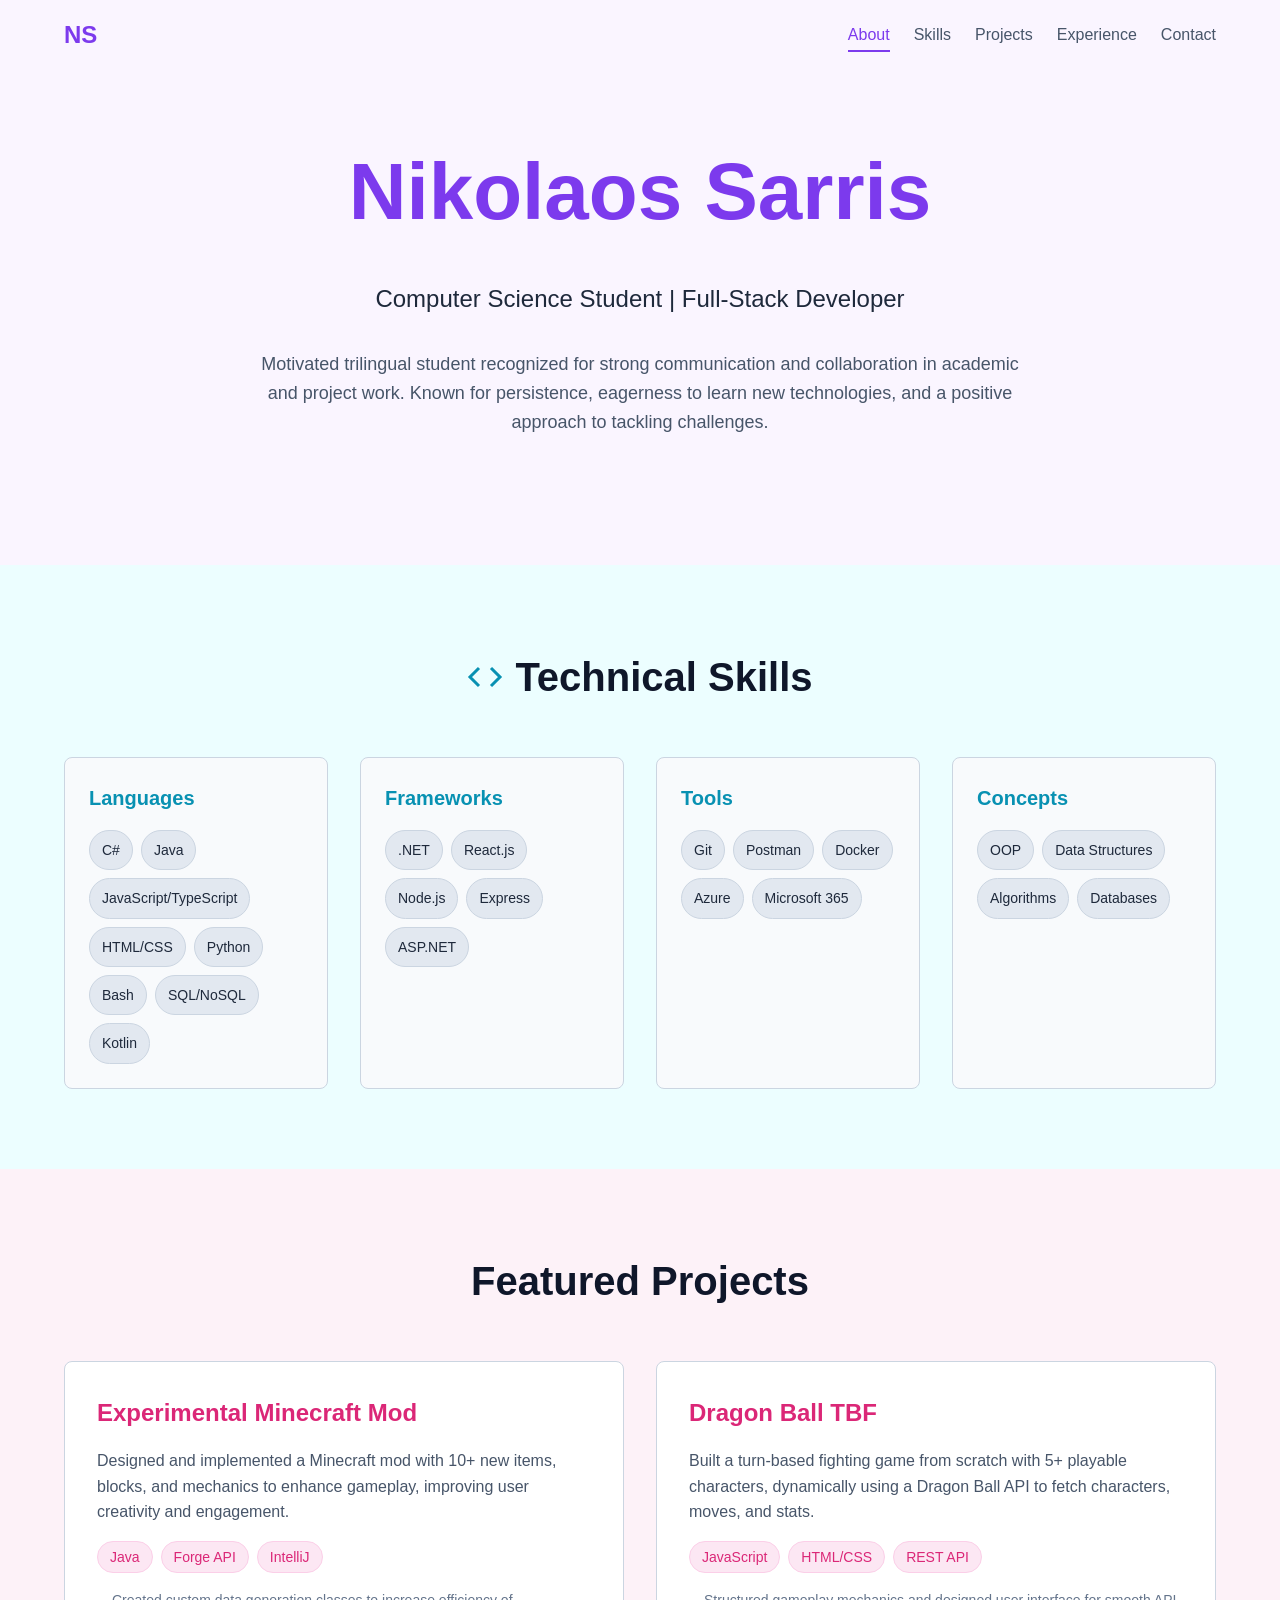
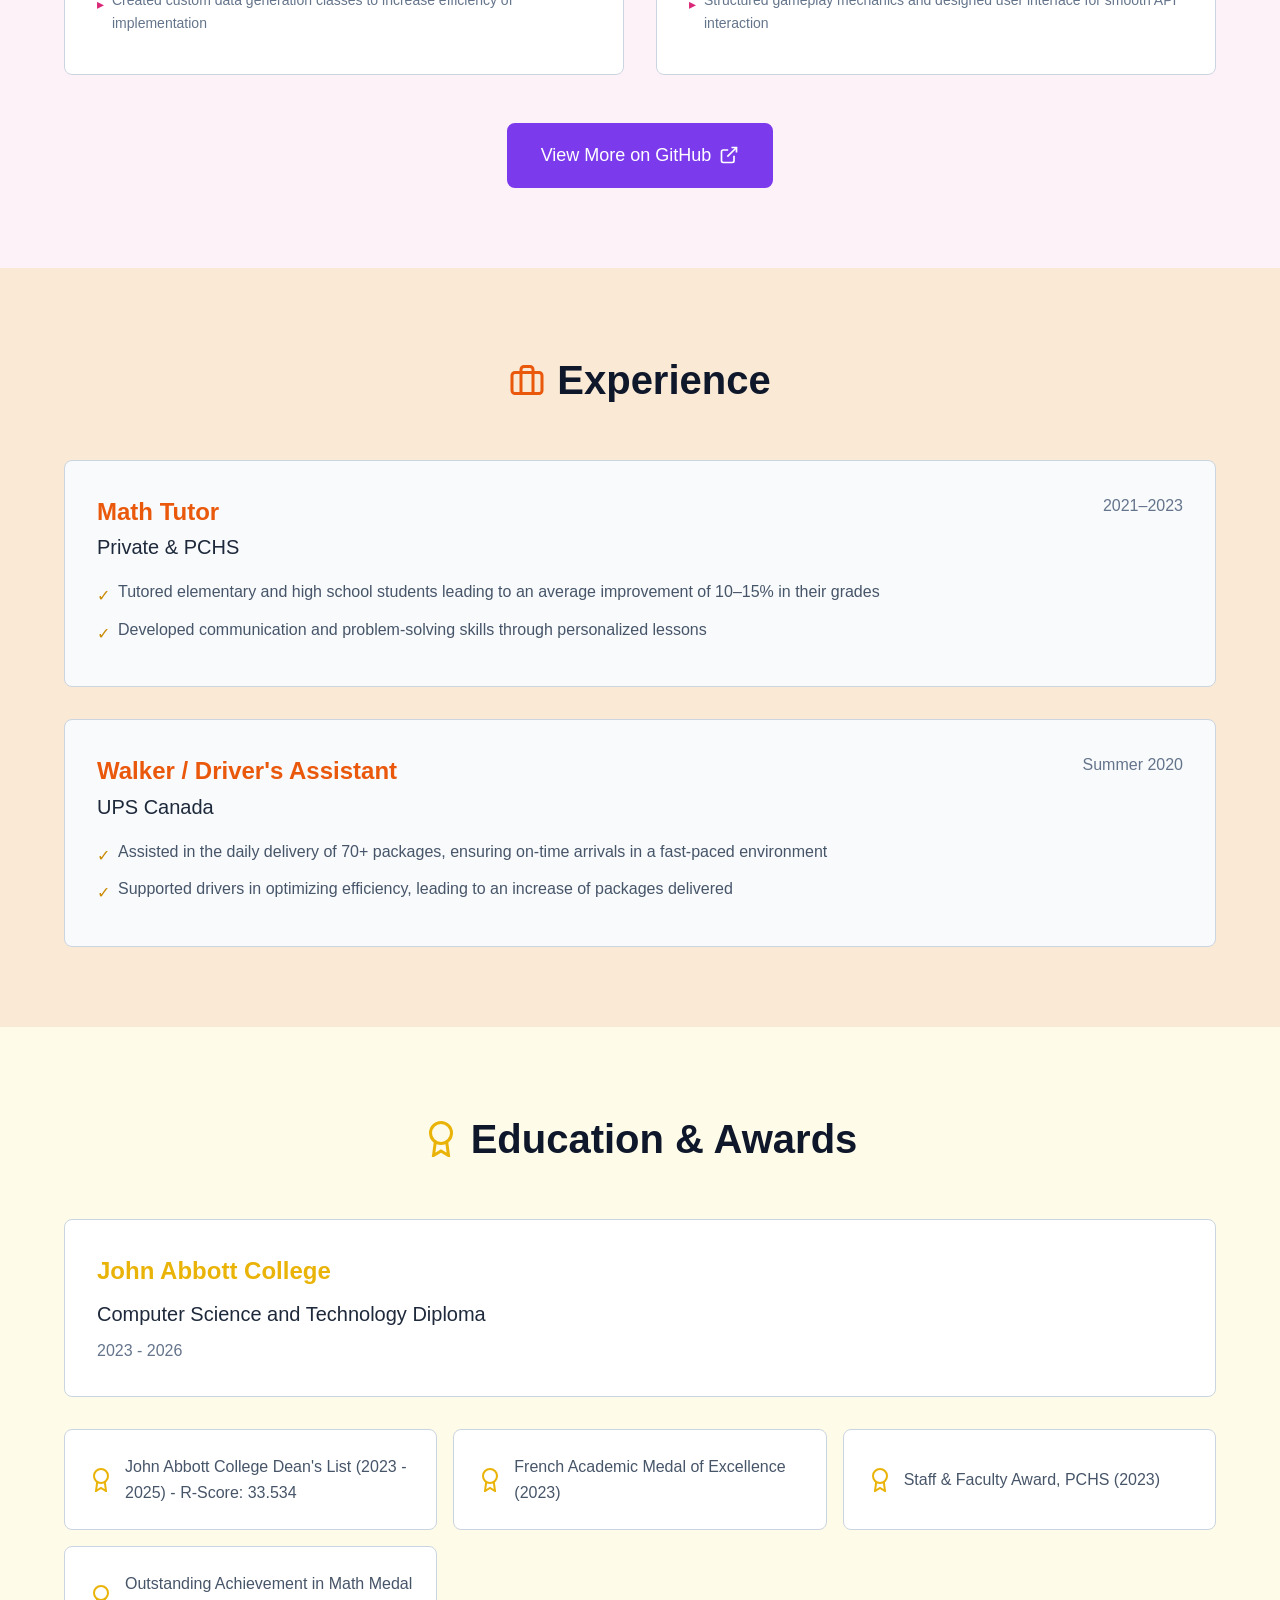
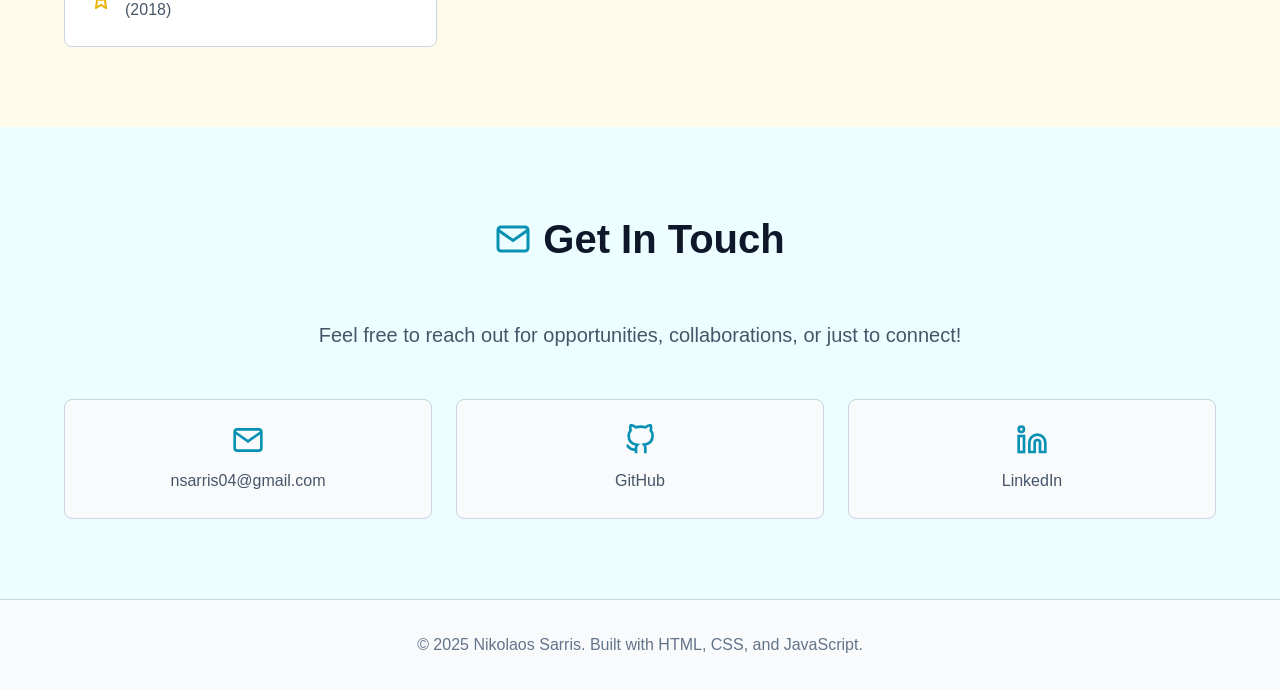
==== index.html @ 6837a130 "Add initial HTML, CSS, and JavaScript for portfolio website" ====
<!DOCTYPE html>
<html lang="en">
    <head>
        <meta charset="UTF-8" />
        <meta name="viewport" content="width=device-width, initial-scale=1.0" />
        <title>Nikolaos Sarris - Portfolio</title>
        <link rel="stylesheet" href="index.css" />
    </head>
    <body>
        <!-- Header -->
        <header id="header">
            <nav class="container">
                <div class="nav-content">
                    <h1 class="logo">NS</h1>
                    <div class="nav-links">
                        <button class="nav-link active" data-section="about">
                            About
                        </button>
                        <button class="nav-link" data-section="skills">
                            Skills
                        </button>
                        <button class="nav-link" data-section="projects">
                            Projects
                        </button>
                        <button class="nav-link" data-section="experience">
                            Experience
                        </button>
                        <button class="nav-link" data-section="contact">
                            Contact
                        </button>
                    </div>
                </div>
            </nav>
        </header>

        <!-- Hero Section / About -->
        <section class="hero about-section">
            <div class="container">
                <div class="hero-content">
                    <h2 class="hero-title">Nikolaos Sarris</h2>
                    <p class="hero-subtitle">
                        Computer Science Student | Full-Stack Developer
                    </p>
                    <p class="hero-description">
                        Motivated trilingual student recognized for strong
                        communication and collaboration in academic and project
                        work. Known for persistence, eagerness to learn new
                        technologies, and a positive approach to tackling
                        challenges.
                    </p>
                </div>
            </div>
        </section>

        <!-- Skills Section -->
        <section class="skills-section">
            <div class="container">
                <h3 class="section-title">
                    <svg
                        class="icon-title"
                        viewBox="0 0 24 24"
                        fill="none"
                        stroke="currentColor"
                        stroke-width="2">
                        <polyline points="16 18 22 12 16 6"></polyline>
                        <polyline points="8 6 2 12 8 18"></polyline>
                    </svg>
                    Technical Skills
                </h3>
                <div class="skills-grid">
                    <div class="skill-category">
                        <h4 class="category-title">Languages</h4>
                        <div class="skill-tags">
                            <span class="skill-tag">C#</span>
                            <span class="skill-tag">Java</span>
                            <span class="skill-tag">JavaScript/TypeScript</span>
                            <span class="skill-tag">HTML/CSS</span>
                            <span class="skill-tag">Python</span>
                            <span class="skill-tag">Bash</span>
                            <span class="skill-tag">SQL/NoSQL</span>
                            <span class="skill-tag">Kotlin</span>
                        </div>
                    </div>
                    <div class="skill-category">
                        <h4 class="category-title">Frameworks</h4>
                        <div class="skill-tags">
                            <span class="skill-tag">.NET</span>
                            <span class="skill-tag">React.js</span>
                            <span class="skill-tag">Node.js</span>
                            <span class="skill-tag">Express</span>
                            <span class="skill-tag">ASP.NET</span>
                        </div>
                    </div>
                    <div class="skill-category">
                        <h4 class="category-title">Tools</h4>
                        <div class="skill-tags">
                            <span class="skill-tag">Git</span>
                            <span class="skill-tag">Postman</span>
                            <span class="skill-tag">Docker</span>
                            <span class="skill-tag">Azure</span>
                            <span class="skill-tag">Microsoft 365</span>
                        </div>
                    </div>
                    <div class="skill-category">
                        <h4 class="category-title">Concepts</h4>
                        <div class="skill-tags">
                            <span class="skill-tag">OOP</span>
                            <span class="skill-tag">Data Structures</span>
                            <span class="skill-tag">Algorithms</span>
                            <span class="skill-tag">Databases</span>
                        </div>
                    </div>
                </div>
            </div>
        </section>

        <!-- Projects Section -->
        <section class="projects-section">
            <div class="container">
                <h3 class="section-title">Featured Projects</h3>
                <div class="projects-grid">
                    <div class="project-card">
                        <h4 class="project-title">
                            Experimental Minecraft Mod
                        </h4>
                        <p class="project-description">
                            Designed and implemented a Minecraft mod with 10+
                            new items, blocks, and mechanics to enhance
                            gameplay, improving user creativity and engagement.
                        </p>
                        <div class="tech-tags">
                            <span class="tech-tag">Java</span>
                            <span class="tech-tag">Forge API</span>
                            <span class="tech-tag">IntelliJ</span>
                        </div>
                        <ul class="project-highlights">
                            <li>
                                Created custom data generation classes to
                                increase efficiency of implementation
                            </li>
                        </ul>
                    </div>
                    <div class="project-card">
                        <h4 class="project-title">Dragon Ball TBF</h4>
                        <p class="project-description">
                            Built a turn-based fighting game from scratch with
                            5+ playable characters, dynamically using a Dragon
                            Ball API to fetch characters, moves, and stats.
                        </p>
                        <div class="tech-tags">
                            <span class="tech-tag">JavaScript</span>
                            <span class="tech-tag">HTML/CSS</span>
                            <span class="tech-tag">REST API</span>
                        </div>
                        <ul class="project-highlights">
                            <li>
                                Structured gameplay mechanics and designed user
                                interface for smooth API interaction
                            </li>
                        </ul>
                    </div>
                </div>
                <div class="view-more">
                    <a
                        href="https://github.com/NikolaosSarris"
                        target="_blank"
                        rel="noopener noreferrer"
                        class="btn btn-primary">
                        View More on GitHub
                        <svg
                            class="icon"
                            viewBox="0 0 24 24"
                            fill="none"
                            stroke="currentColor"
                            stroke-width="2">
                            <path
                                d="M18 13v6a2 2 0 0 1-2 2H5a2 2 0 0 1-2-2V8a2 2 0 0 1 2-2h6"></path>
                            <polyline points="15 3 21 3 21 9"></polyline>
                            <line x1="10" y1="14" x2="21" y2="3"></line>
                        </svg>
                    </a>
                </div>
            </div>
        </section>

        <!-- Experience Section -->
        <section class="experience-section">
            <div class="container">
                <h3 class="section-title">
                    <svg
                        class="icon-title"
                        viewBox="0 0 24 24"
                        fill="none"
                        stroke="currentColor"
                        stroke-width="2">
                        <rect
                            x="2"
                            y="7"
                            width="20"
                            height="14"
                            rx="2"
                            ry="2"></rect>
                        <path
                            d="M16 21V5a2 2 0 0 0-2-2h-4a2 2 0 0 0-2 2v16"></path>
                    </svg>
                    Experience
                </h3>
                <div class="experience-list">
                    <div class="experience-card">
                        <div class="experience-header">
                            <div>
                                <h4 class="experience-title">Math Tutor</h4>
                                <p class="experience-company">Private & PCHS</p>
                            </div>
                            <span class="experience-period">2021–2023</span>
                        </div>
                        <ul class="experience-achievements">
                            <li>
                                Tutored elementary and high school students
                                leading to an average improvement of 10–15% in
                                their grades
                            </li>
                            <li>
                                Developed communication and problem-solving
                                skills through personalized lessons
                            </li>
                        </ul>
                    </div>
                    <div class="experience-card">
                        <div class="experience-header">
                            <div>
                                <h4 class="experience-title">
                                    Walker / Driver's Assistant
                                </h4>
                                <p class="experience-company">UPS Canada</p>
                            </div>
                            <span class="experience-period">Summer 2020</span>
                        </div>
                        <ul class="experience-achievements">
                            <li>
                                Assisted in the daily delivery of 70+ packages,
                                ensuring on-time arrivals in a fast-paced
                                environment
                            </li>
                            <li>
                                Supported drivers in optimizing efficiency,
                                leading to an increase of packages delivered
                            </li>
                        </ul>
                    </div>
                </div>
            </div>
        </section>

        <!-- Education & Awards -->
        <section class="education-section">
            <div class="container">
                <h3 class="section-title">
                    <svg
                        class="icon-title"
                        viewBox="0 0 24 24"
                        fill="none"
                        stroke="currentColor"
                        stroke-width="2">
                        <circle cx="12" cy="8" r="7"></circle>
                        <polyline
                            points="8.21 13.89 7 23 12 20 17 23 15.79 13.88"></polyline>
                    </svg>
                    Education & Awards
                </h3>
                <div class="education-card">
                    <h4 class="education-title">John Abbott College</h4>
                    <p class="education-degree">
                        Computer Science and Technology Diploma
                    </p>
                    <p class="education-period">2023 - 2026</p>
                </div>
                <div class="awards-grid">
                    <div class="award-card">
                        <svg
                            class="award-icon"
                            viewBox="0 0 24 24"
                            fill="none"
                            stroke="currentColor"
                            stroke-width="2">
                            <circle cx="12" cy="8" r="7"></circle>
                            <polyline
                                points="8.21 13.89 7 23 12 20 17 23 15.79 13.88"></polyline>
                        </svg>
                        <span
                            >John Abbott College Dean's List (2023 - 2025) -
                            R-Score: 33.534</span
                        >
                    </div>
                    <div class="award-card">
                        <svg
                            class="award-icon"
                            viewBox="0 0 24 24"
                            fill="none"
                            stroke="currentColor"
                            stroke-width="2">
                            <circle cx="12" cy="8" r="7"></circle>
                            <polyline
                                points="8.21 13.89 7 23 12 20 17 23 15.79 13.88"></polyline>
                        </svg>
                        <span>French Academic Medal of Excellence (2023)</span>
                    </div>
                    <div class="award-card">
                        <svg
                            class="award-icon"
                            viewBox="0 0 24 24"
                            fill="none"
                            stroke="currentColor"
                            stroke-width="2">
                            <circle cx="12" cy="8" r="7"></circle>
                            <polyline
                                points="8.21 13.89 7 23 12 20 17 23 15.79 13.88"></polyline>
                        </svg>
                        <span>Staff & Faculty Award, PCHS (2023)</span>
                    </div>
                    <div class="award-card">
                        <svg
                            class="award-icon"
                            viewBox="0 0 24 24"
                            fill="none"
                            stroke="currentColor"
                            stroke-width="2">
                            <circle cx="12" cy="8" r="7"></circle>
                            <polyline
                                points="8.21 13.89 7 23 12 20 17 23 15.79 13.88"></polyline>
                        </svg>
                        <span
                            >Outstanding Achievement in Math Medal (2018)</span
                        >
                    </div>
                </div>
            </div>
        </section>

        <!-- Contact Section -->
        <section class="contact-section">
            <div class="container">
                <h3 class="section-title">
                    <svg
                        class="icon-title"
                        viewBox="0 0 24 24"
                        fill="none"
                        stroke="currentColor"
                        stroke-width="2">
                        <path
                            d="M4 4h16c1.1 0 2 .9 2 2v12c0 1.1-.9 2-2 2H4c-1.1 0-2-.9-2-2V6c0-1.1.9-2 2-2z"></path>
                        <polyline points="22,6 12,13 2,6"></polyline>
                    </svg>
                    Get In Touch
                </h3>
                <p class="contact-description">
                    Feel free to reach out for opportunities, collaborations, or
                    just to connect!
                </p>
                <div class="contact-grid">
                    <a href="mailto:nsarris04@gmail.com" class="contact-card">
                        <svg
                            class="contact-icon"
                            viewBox="0 0 24 24"
                            fill="none"
                            stroke="currentColor"
                            stroke-width="2">
                            <path
                                d="M4 4h16c1.1 0 2 .9 2 2v12c0 1.1-.9 2-2 2H4c-1.1 0-2-.9-2-2V6c0-1.1.9-2 2-2z"></path>
                            <polyline points="22,6 12,13 2,6"></polyline>
                        </svg>
                        <span>nsarris04@gmail.com</span>
                    </a>
                    <a
                        href="https://github.com/NikolaosSarris"
                        target="_blank"
                        rel="noopener noreferrer"
                        class="contact-card">
                        <svg
                            class="contact-icon"
                            viewBox="0 0 24 24"
                            fill="none"
                            stroke="currentColor"
                            stroke-width="2">
                            <path
                                d="M9 19c-5 1.5-5-2.5-7-3m14 6v-3.87a3.37 3.37 0 0 0-.94-2.61c3.14-.35 6.44-1.54 6.44-7A5.44 5.44 0 0 0 20 4.77 5.07 5.07 0 0 0 19.91 1S18.73.65 16 2.48a13.38 13.38 0 0 0-7 0C6.27.65 5.09 1 5.09 1A5.07 5.07 0 0 0 5 4.77a5.44 5.44 0 0 0-1.5 3.78c0 5.42 3.3 6.61 6.44 7A3.37 3.37 0 0 0 9 18.13V22"></path>
                        </svg>
                        <span>GitHub</span>
                    </a>
                    <a
                        href="https://www.linkedin.com/in/nikolaossarris"
                        target="_blank"
                        rel="noopener noreferrer"
                        class="contact-card">
                        <svg
                            class="contact-icon"
                            viewBox="0 0 24 24"
                            fill="none"
                            stroke="currentColor"
                            stroke-width="2">
                            <path
                                d="M16 8a6 6 0 0 1 6 6v7h-4v-7a2 2 0 0 0-2-2 2 2 0 0 0-2 2v7h-4v-7a6 6 0 0 1 6-6z"></path>
                            <rect x="2" y="9" width="4" height="12"></rect>
                            <circle cx="4" cy="4" r="2"></circle>
                        </svg>
                        <span>LinkedIn</span>
                    </a>
                </div>
            </div>
        </section>

        <!-- Footer -->
        <footer class="footer">
            <div class="container">
                <p>
                    © 2025 Nikolaos Sarris. Built with HTML, CSS, and
                    JavaScript.
                </p>
            </div>
        </footer>
        <script src="index.js"></script>
    </body>
</html>
---- index.css ----
/* index.css - Light Mode */

* {
    margin: 0;
    padding: 0;
    box-sizing: border-box;
}

:root {
    --bg-white: #ffffff;
    --bg-light: #f8fafc;
    --bg-medium: #e2e8f0;
    --nebula-purple: #7c3aed;
    --nebula-blue: #2563eb;
    --nebula-pink: #db2777;
    --text-dark: #0f172a;
    --text-primary: #1e293b;
    --text-secondary: #475569;
    --text-muted: #64748b;
    --cosmic-cyan: #0891b2;
    --mars-orange: #ea580c;
    --venus-gold: #ca8a04;
    --star-yellow: #eab308;
    --border-light: #cbd5e1;
}

body {
    font-family: -apple-system, BlinkMacSystemFont, "Segoe UI", Roboto,
        "Helvetica Neue", Arial, sans-serif;
    background: var(--bg-white);
    color: var(--text-primary);
    line-height: 1.6;
    min-height: 100vh;
    position: relative;
    overflow-x: hidden;
}

.container {
    max-width: 1200px;
    margin: 0 auto;
    padding: 0 1.5rem;
    position: relative;
    z-index: 1;
}

/* Header */
#header {
    position: fixed;
    top: 0;
    width: 100%;
    z-index: 1000;
    transition: all 0.3s ease;
    background: transparent;
}

#header.scrolled {
    background: rgba(255, 255, 255, 0.95);
    backdrop-filter: blur(10px);
    box-shadow: 0 1px 3px rgba(0, 0, 0, 0.1);
    border-bottom: 1px solid var(--border-light);
}

.nav-content {
    display: flex;
    justify-content: space-between;
    align-items: center;
    padding: 1rem 0;
}

.logo {
    font-size: 1.5rem;
    font-weight: bold;
    color: var(--nebula-purple);
}

.nav-links {
    display: flex;
    gap: 1.5rem;
}

.nav-link {
    background: none;
    border: none;
    color: var(--text-secondary);
    cursor: pointer;
    font-size: 1rem;
    padding: 0.5rem 0;
    text-transform: capitalize;
    transition: all 0.3s ease;
    position: relative;
}

.nav-link::after {
    content: "";
    position: absolute;
    bottom: 0;
    left: 0;
    width: 0;
    height: 2px;
    background: var(--nebula-purple);
    transition: width 0.3s ease;
}

.nav-link:hover::after,
.nav-link.active::after {
    width: 100%;
}

.nav-link:hover,
.nav-link.active {
    color: var(--nebula-purple);
}

/* Hero Section */
.hero {
    padding: 8rem 1.5rem 5rem;
    background: #faf5ff;
    position: relative;
}

.hero-content {
    text-align: center;
    position: relative;
    z-index: 1;
}

.hero-title {
    font-size: clamp(3rem, 8vw, 5rem);
    font-weight: bold;
    margin-bottom: 1.5rem;
    color: var(--nebula-purple);
}

.hero-subtitle {
    font-size: clamp(1.25rem, 3vw, 1.5rem);
    color: var(--text-primary);
    margin-bottom: 2rem;
}

.hero-description {
    font-size: 1.125rem;
    color: var(--text-secondary);
    max-width: 48rem;
    margin: 0 auto 3rem;
}

.hero-links {
    display: flex;
    justify-content: center;
    gap: 1.5rem;
    flex-wrap: wrap;
}

.btn {
    display: inline-flex;
    align-items: center;
    gap: 0.5rem;
    padding: 0.75rem 1.5rem;
    border-radius: 0.5rem;
    font-size: 1rem;
    font-weight: 500;
    text-decoration: none;
    transition: all 0.3s ease;
    cursor: pointer;
    border: 2px solid var(--nebula-purple);
    background: var(--nebula-purple);
    color: white;
    position: relative;
    overflow: hidden;
}

.btn:hover {
    background: #6d28d9;
    border-color: #6d28d9;
    transform: translateY(-2px);
}

.btn-primary {
    font-size: 1.125rem;
    padding: 1rem 2rem;
}

.icon {
    width: 20px;
    height: 20px;
    position: relative;
    z-index: 1;
}

/* Skills Section */
.skills-section {
    padding: 5rem 1.5rem;
    background: #ecfeff;
    position: relative;
}

.section-title {
    font-size: 2.5rem;
    font-weight: bold;
    text-align: center;
    margin-bottom: 3rem;
    display: flex;
    align-items: center;
    justify-content: center;
    gap: 0.75rem;
    color: var(--text-dark);
    position: relative;
    z-index: 1;
}

.icon-title {
    width: 36px;
    height: 36px;
    color: var(--nebula-blue);
}

.skills-section .icon-title {
    color: var(--cosmic-cyan);
}

.skills-grid {
    display: grid;
    grid-template-columns: repeat(auto-fit, minmax(250px, 1fr));
    gap: 2rem;
    position: relative;
    z-index: 1;
}

.skill-category {
    background: var(--bg-light);
    padding: 1.5rem;
    border-radius: 0.5rem;
    border: 1px solid var(--border-light);
    transition: all 0.3s ease;
}

.skill-category:hover {
    border-color: var(--cosmic-cyan);
    transform: translateY(-5px);
}

.category-title {
    font-size: 1.25rem;
    font-weight: 600;
    margin-bottom: 1rem;
    color: var(--cosmic-cyan);
    text-transform: capitalize;
}

.skill-tags {
    display: flex;
    flex-wrap: wrap;
    gap: 0.5rem;
}

.skill-tag {
    padding: 0.5rem 0.75rem;
    background: var(--bg-medium);
    color: var(--text-primary);
    border-radius: 9999px;
    font-size: 0.875rem;
    border: 1px solid var(--border-light);
    transition: all 0.3s ease;
}

.skill-tag:hover {
    background: var(--cosmic-cyan);
    border-color: var(--cosmic-cyan);
    color: white;
}

/* Projects Section */
.projects-section {
    padding: 5rem 1.5rem;
    background: #fdf2f8;
    position: relative;
}

.projects-section .icon-title {
    color: var(--nebula-pink);
}

.projects-grid {
    display: grid;
    grid-template-columns: repeat(auto-fit, minmax(300px, 1fr));
    gap: 2rem;
    margin-bottom: 3rem;
    position: relative;
    z-index: 1;
}

.project-card {
    background: var(--bg-white);
    padding: 2rem;
    border-radius: 0.5rem;
    border: 1px solid var(--border-light);
    transition: all 0.3s ease;
}

.project-card:hover {
    border-color: var(--nebula-pink);
    transform: scale(1.05);
}

.project-title {
    font-size: 1.5rem;
    font-weight: bold;
    margin-bottom: 1rem;
    color: var(--nebula-pink);
}

.project-description {
    color: var(--text-secondary);
    margin-bottom: 1rem;
}

.tech-tags {
    display: flex;
    flex-wrap: wrap;
    gap: 0.5rem;
    margin-bottom: 1rem;
}

.tech-tag {
    padding: 0.25rem 0.75rem;
    background: #fce7f3;
    color: var(--nebula-pink);
    border-radius: 9999px;
    font-size: 0.875rem;
    border: 1px solid #fbcfe8;
    transition: all 0.3s ease;
}

.tech-tag:hover {
    background: var(--nebula-pink);
    border-color: var(--nebula-pink);
    color: white;
}

.project-highlights {
    list-style: none;
}

.project-highlights li {
    font-size: 0.875rem;
    color: var(--text-muted);
    display: flex;
    align-items: start;
    gap: 0.5rem;
    margin-bottom: 0.5rem;
}

.project-highlights li::before {
    content: "▸";
    color: var(--nebula-pink);
    margin-top: 0.25rem;
}

.view-more {
    text-align: center;
    position: relative;
    z-index: 1;
}

/* Experience Section */
.experience-section {
    padding: 5rem 1.5rem;
    background: #f9e9d5;
    position: relative;
}

.experience-section .icon-title {
    color: var(--mars-orange);
}

.experience-list {
    display: flex;
    flex-direction: column;
    gap: 2rem;
    position: relative;
    z-index: 1;
}

.experience-card {
    background: var(--bg-light);
    padding: 2rem;
    border-radius: 0.5rem;
    border: 1px solid var(--border-light);
    transition: all 0.3s ease;
}

.experience-card:hover {
    border-color: var(--mars-orange);
}

.experience-header {
    display: flex;
    justify-content: space-between;
    align-items: start;
    margin-bottom: 1rem;
    flex-wrap: wrap;
    gap: 1rem;
}

.experience-title {
    font-size: 1.5rem;
    font-weight: bold;
    color: var(--mars-orange);
}

.experience-company {
    font-size: 1.25rem;
    color: var(--text-primary);
}

.experience-period {
    color: var(--text-muted);
}

.experience-achievements {
    list-style: none;
}

.experience-achievements li {
    color: var(--text-secondary);
    display: flex;
    align-items: start;
    gap: 0.5rem;
    margin-bottom: 0.5rem;
}

.experience-achievements li::before {
    content: "✓";
    color: var(--venus-gold);
    margin-top: 0.25rem;
}

/* Education Section */
.education-section {
    padding: 5rem 1.5rem;
    background: #fefce8;
    position: relative;
}

.education-section .icon-title {
    color: var(--star-yellow);
}

.education-card {
    background: var(--bg-white);
    padding: 2rem;
    border-radius: 0.5rem;
    border: 1px solid var(--border-light);
    margin-bottom: 2rem;
    position: relative;
    z-index: 1;
}

.education-title {
    font-size: 1.5rem;
    font-weight: bold;
    color: var(--star-yellow);
    margin-bottom: 0.5rem;
}

.education-degree {
    font-size: 1.25rem;
    color: var(--text-primary);
    margin-bottom: 0.5rem;
}

.education-period {
    color: var(--text-muted);
}

.awards-grid {
    display: grid;
    grid-template-columns: repeat(auto-fit, minmax(300px, 1fr));
    gap: 1rem;
    position: relative;
    z-index: 1;
}

.award-card {
    background: var(--bg-white);
    padding: 1.5rem;
    border-radius: 0.5rem;
    border: 1px solid var(--border-light);
    display: flex;
    align-items: center;
    gap: 0.75rem;
    transition: all 0.3s ease;
}

.award-card:hover {
    border-color: var(--star-yellow);
}

.award-icon {
    width: 24px;
    height: 24px;
    color: var(--star-yellow);
    flex-shrink: 0;
}

.award-card span {
    color: var(--text-secondary);
}

/* Contact Section */
.contact-section {
    padding: 5rem 1.5rem;
    background: #ecfeff;
    position: relative;
}

.contact-section .icon-title {
    color: var(--cosmic-cyan);
}

.contact-description {
    font-size: 1.25rem;
    color: var(--text-secondary);
    text-align: center;
    margin-bottom: 3rem;
    position: relative;
    z-index: 1;
}

.contact-grid {
    display: grid;
    grid-template-columns: repeat(auto-fit, minmax(250px, 1fr));
    gap: 1.5rem;
    position: relative;
    z-index: 1;
}

.contact-card {
    display: flex;
    flex-direction: column;
    align-items: center;
    gap: 0.75rem;
    padding: 1.5rem;
    background: var(--bg-light);
    border-radius: 0.5rem;
    border: 1px solid var(--border-light);
    transition: all 0.3s ease;
    text-decoration: none;
    color: var(--text-secondary);
}

.contact-card:hover {
    border-color: var(--cosmic-cyan);
    transform: translateY(-5px);
}

.contact-icon {
    width: 32px;
    height: 32px;
    color: var(--cosmic-cyan);
}

/* Footer */
.footer {
    padding: 2rem 1.5rem;
    border-top: 1px solid var(--border-light);
    background: var(--bg-light);
    text-align: center;
    color: var(--text-muted);
    position: relative;
    z-index: 1;
}

/* Smooth scrolling */
html {
    scroll-behavior: smooth;
}

/* Responsive */
@media (max-width: 768px) {
    .nav-links {
        gap: 1rem;
    }

    .nav-link {
        font-size: 0.875rem;
    }

    .hero {
        padding: 6rem 1.5rem 3rem;
    }

    .skills-grid {
        grid-template-columns: 1fr;
    }

    .projects-grid {
        grid-template-columns: 1fr;
    }

    .experience-header {
        flex-direction: column;
        align-items: start;
    }

    .awards-grid {
        grid-template-columns: 1fr;
    }

    .contact-grid {
        grid-template-columns: 1fr;
    }
}
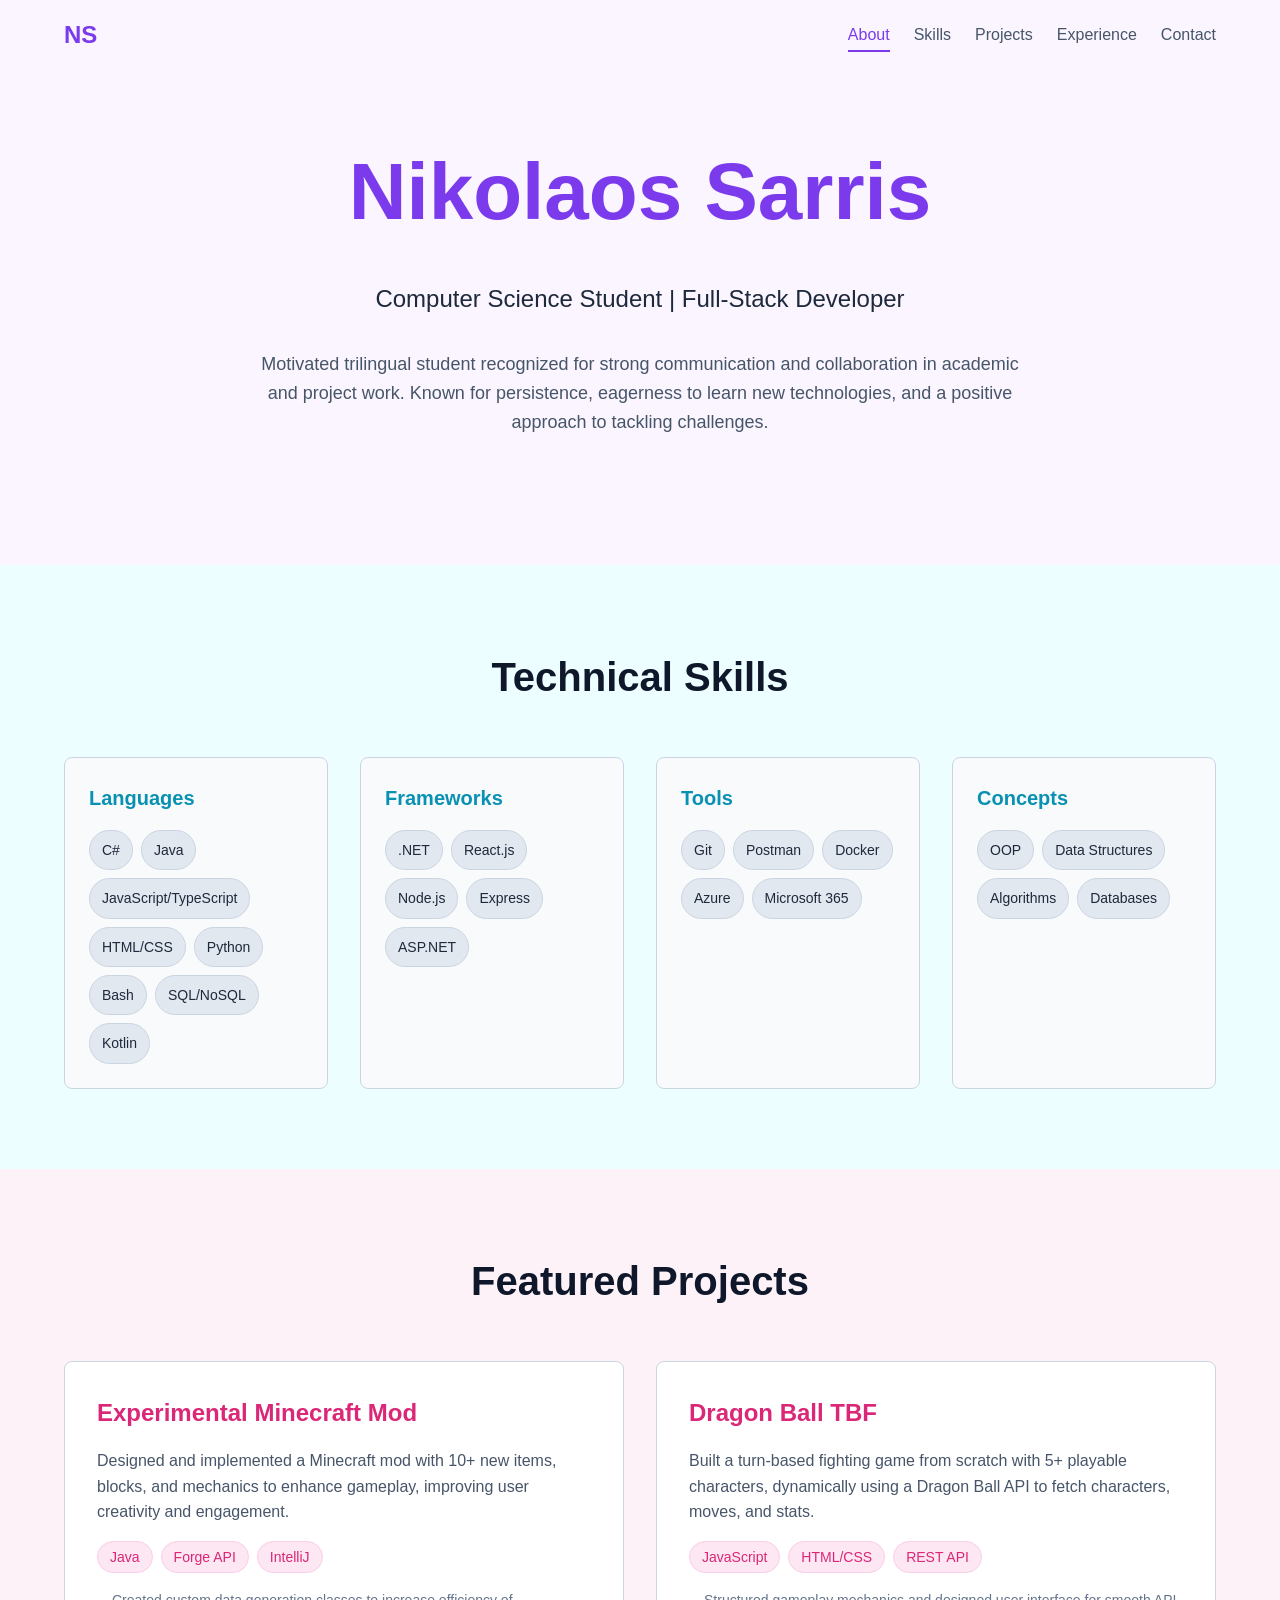
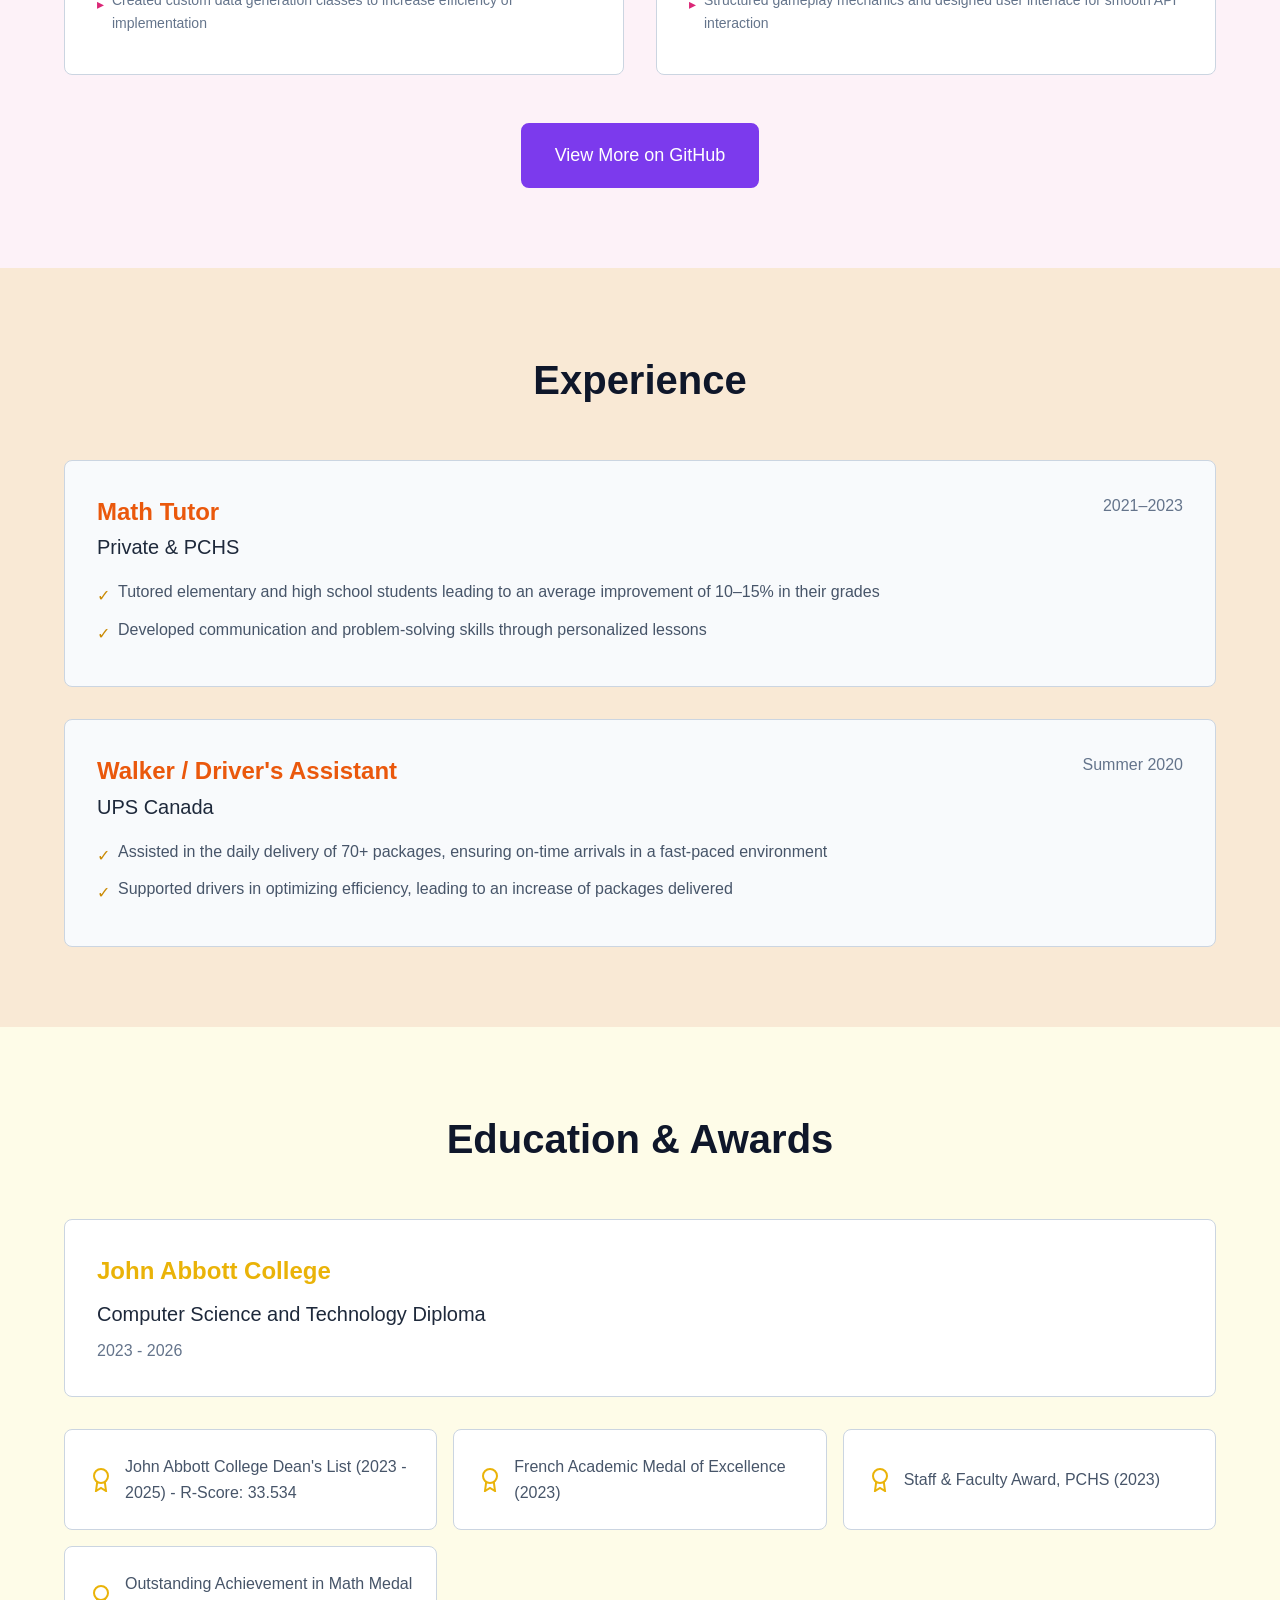
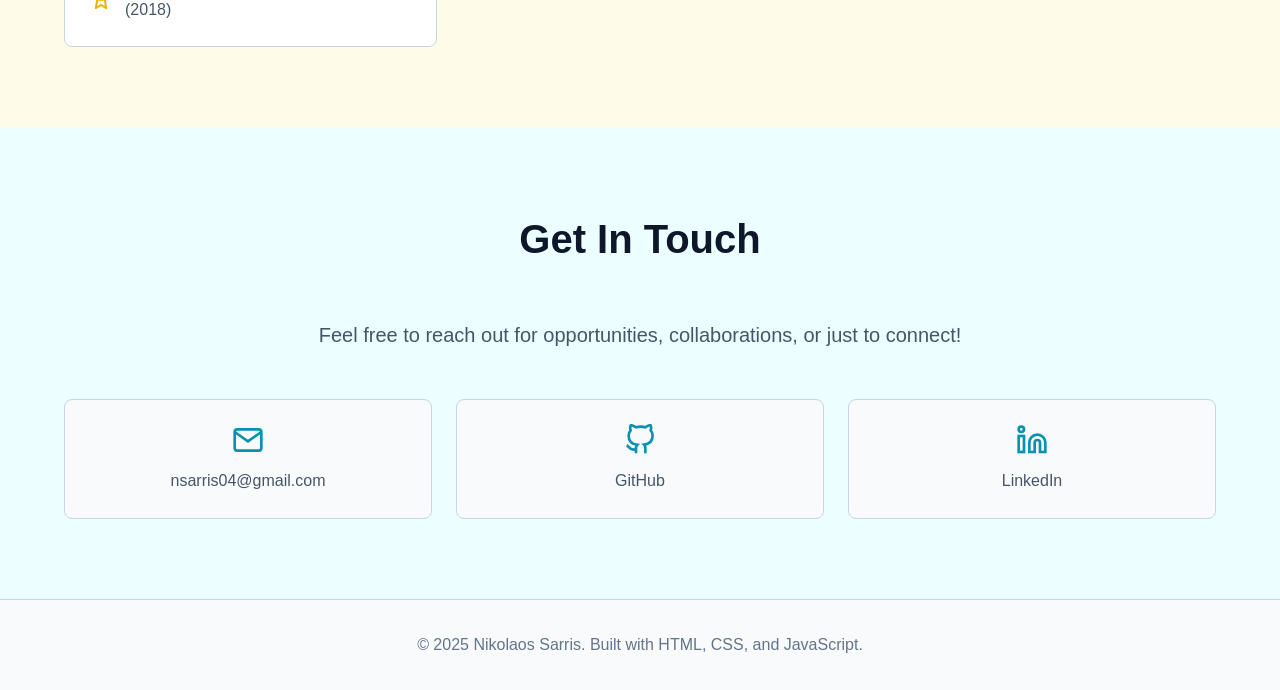
==== commit dd5f40bd: "Enhance mobile responsiveness and simplify section titles in HTML." ====
--- a/index.html
+++ b/index.html
@@ -55,18 +55,7 @@
         <!-- Skills Section -->
         <section class="skills-section">
             <div class="container">
-                <h3 class="section-title">
-                    <svg
-                        class="icon-title"
-                        viewBox="0 0 24 24"
-                        fill="none"
-                        stroke="currentColor"
-                        stroke-width="2">
-                        <polyline points="16 18 22 12 16 6"></polyline>
-                        <polyline points="8 6 2 12 8 18"></polyline>
-                    </svg>
-                    Technical Skills
-                </h3>
+                <h3 class="section-title">Technical Skills</h3>
                 <div class="skills-grid">
                     <div class="skill-category">
                         <h4 class="category-title">Languages</h4>
@@ -167,17 +156,6 @@
                         rel="noopener noreferrer"
                         class="btn btn-primary">
                         View More on GitHub
-                        <svg
-                            class="icon"
-                            viewBox="0 0 24 24"
-                            fill="none"
-                            stroke="currentColor"
-                            stroke-width="2">
-                            <path
-                                d="M18 13v6a2 2 0 0 1-2 2H5a2 2 0 0 1-2-2V8a2 2 0 0 1 2-2h6"></path>
-                            <polyline points="15 3 21 3 21 9"></polyline>
-                            <line x1="10" y1="14" x2="21" y2="3"></line>
-                        </svg>
                     </a>
                 </div>
             </div>
@@ -186,25 +164,7 @@
         <!-- Experience Section -->
         <section class="experience-section">
             <div class="container">
-                <h3 class="section-title">
-                    <svg
-                        class="icon-title"
-                        viewBox="0 0 24 24"
-                        fill="none"
-                        stroke="currentColor"
-                        stroke-width="2">
-                        <rect
-                            x="2"
-                            y="7"
-                            width="20"
-                            height="14"
-                            rx="2"
-                            ry="2"></rect>
-                        <path
-                            d="M16 21V5a2 2 0 0 0-2-2h-4a2 2 0 0 0-2 2v16"></path>
-                    </svg>
-                    Experience
-                </h3>
+                <h3 class="section-title">Experience</h3>
                 <div class="experience-list">
                     <div class="experience-card">
                         <div class="experience-header">
@@ -255,19 +215,7 @@
         <!-- Education & Awards -->
         <section class="education-section">
             <div class="container">
-                <h3 class="section-title">
-                    <svg
-                        class="icon-title"
-                        viewBox="0 0 24 24"
-                        fill="none"
-                        stroke="currentColor"
-                        stroke-width="2">
-                        <circle cx="12" cy="8" r="7"></circle>
-                        <polyline
-                            points="8.21 13.89 7 23 12 20 17 23 15.79 13.88"></polyline>
-                    </svg>
-                    Education & Awards
-                </h3>
+                <h3 class="section-title">Education & Awards</h3>
                 <div class="education-card">
                     <h4 class="education-title">John Abbott College</h4>
                     <p class="education-degree">
@@ -340,19 +288,7 @@
         <!-- Contact Section -->
         <section class="contact-section">
             <div class="container">
-                <h3 class="section-title">
-                    <svg
-                        class="icon-title"
-                        viewBox="0 0 24 24"
-                        fill="none"
-                        stroke="currentColor"
-                        stroke-width="2">
-                        <path
-                            d="M4 4h16c1.1 0 2 .9 2 2v12c0 1.1-.9 2-2 2H4c-1.1 0-2-.9-2-2V6c0-1.1.9-2 2-2z"></path>
-                        <polyline points="22,6 12,13 2,6"></polyline>
-                    </svg>
-                    Get In Touch
-                </h3>
+                <h3 class="section-title">Get In Touch</h3>
                 <p class="contact-description">
                     Feel free to reach out for opportunities, collaborations, or
                     just to connect!
--- a/index.css
+++ b/index.css
@@ -611,3 +611,135 @@
         grid-template-columns: 1fr;
     }
 }
+
+@media (max-width: 480px) {
+    .container {
+        padding: 0 1rem;
+    }
+
+    .logo {
+        font-size: 1.25rem;
+    }
+
+    .nav-links {
+        gap: 0.75rem;
+    }
+
+    .nav-link {
+        font-size: 0.8rem;
+        padding: 0.25rem 0;
+    }
+
+    .hero {
+        padding: 5rem 1rem 2rem;
+    }
+
+    .hero-title {
+        font-size: 2rem;
+        margin-bottom: 1rem;
+    }
+
+    .hero-subtitle {
+        font-size: 1.1rem;
+        margin-bottom: 1.5rem;
+    }
+
+    .hero-description {
+        font-size: 0.95rem;
+        margin-bottom: 2rem;
+    }
+
+    .hero-links {
+        flex-direction: column;
+        gap: 1rem;
+    }
+
+    .btn {
+        width: 100%;
+        justify-content: center;
+        padding: 0.875rem 1.25rem;
+    }
+
+    .btn-primary {
+        font-size: 1rem;
+        padding: 0.875rem 1.5rem;
+    }
+
+    .section-title {
+        font-size: 1.75rem;
+        margin-bottom: 2rem;
+    }
+
+    .icon-title {
+        width: 28px;
+        height: 28px;
+    }
+
+    .skills-section,
+    .projects-section,
+    .experience-section,
+    .education-section,
+    .contact-section {
+        padding: 3rem 1rem;
+    }
+
+    .skill-category,
+    .project-card,
+    .experience-card,
+    .education-card {
+        padding: 1.25rem;
+    }
+
+    .category-title,
+    .project-title,
+    .experience-title,
+    .education-title {
+        font-size: 1.25rem;
+    }
+
+    .experience-company,
+    .education-degree {
+        font-size: 1.1rem;
+    }
+
+    .skill-tag {
+        font-size: 0.8rem;
+        padding: 0.4rem 0.6rem;
+    }
+
+    .tech-tag {
+        font-size: 0.8rem;
+        padding: 0.2rem 0.6rem;
+    }
+
+    .project-highlights li,
+    .experience-achievements li {
+        font-size: 0.85rem;
+    }
+
+    .awards-grid {
+        gap: 0.75rem;
+    }
+
+    .award-card {
+        padding: 1.25rem;
+    }
+
+    .contact-description {
+        font-size: 1.1rem;
+        margin-bottom: 2rem;
+    }
+
+    .contact-grid {
+        gap: 1rem;
+    }
+
+    .contact-card {
+        padding: 1.25rem;
+    }
+
+    .footer {
+        padding: 1.5rem 1rem;
+        font-size: 0.875rem;
+    }
+}
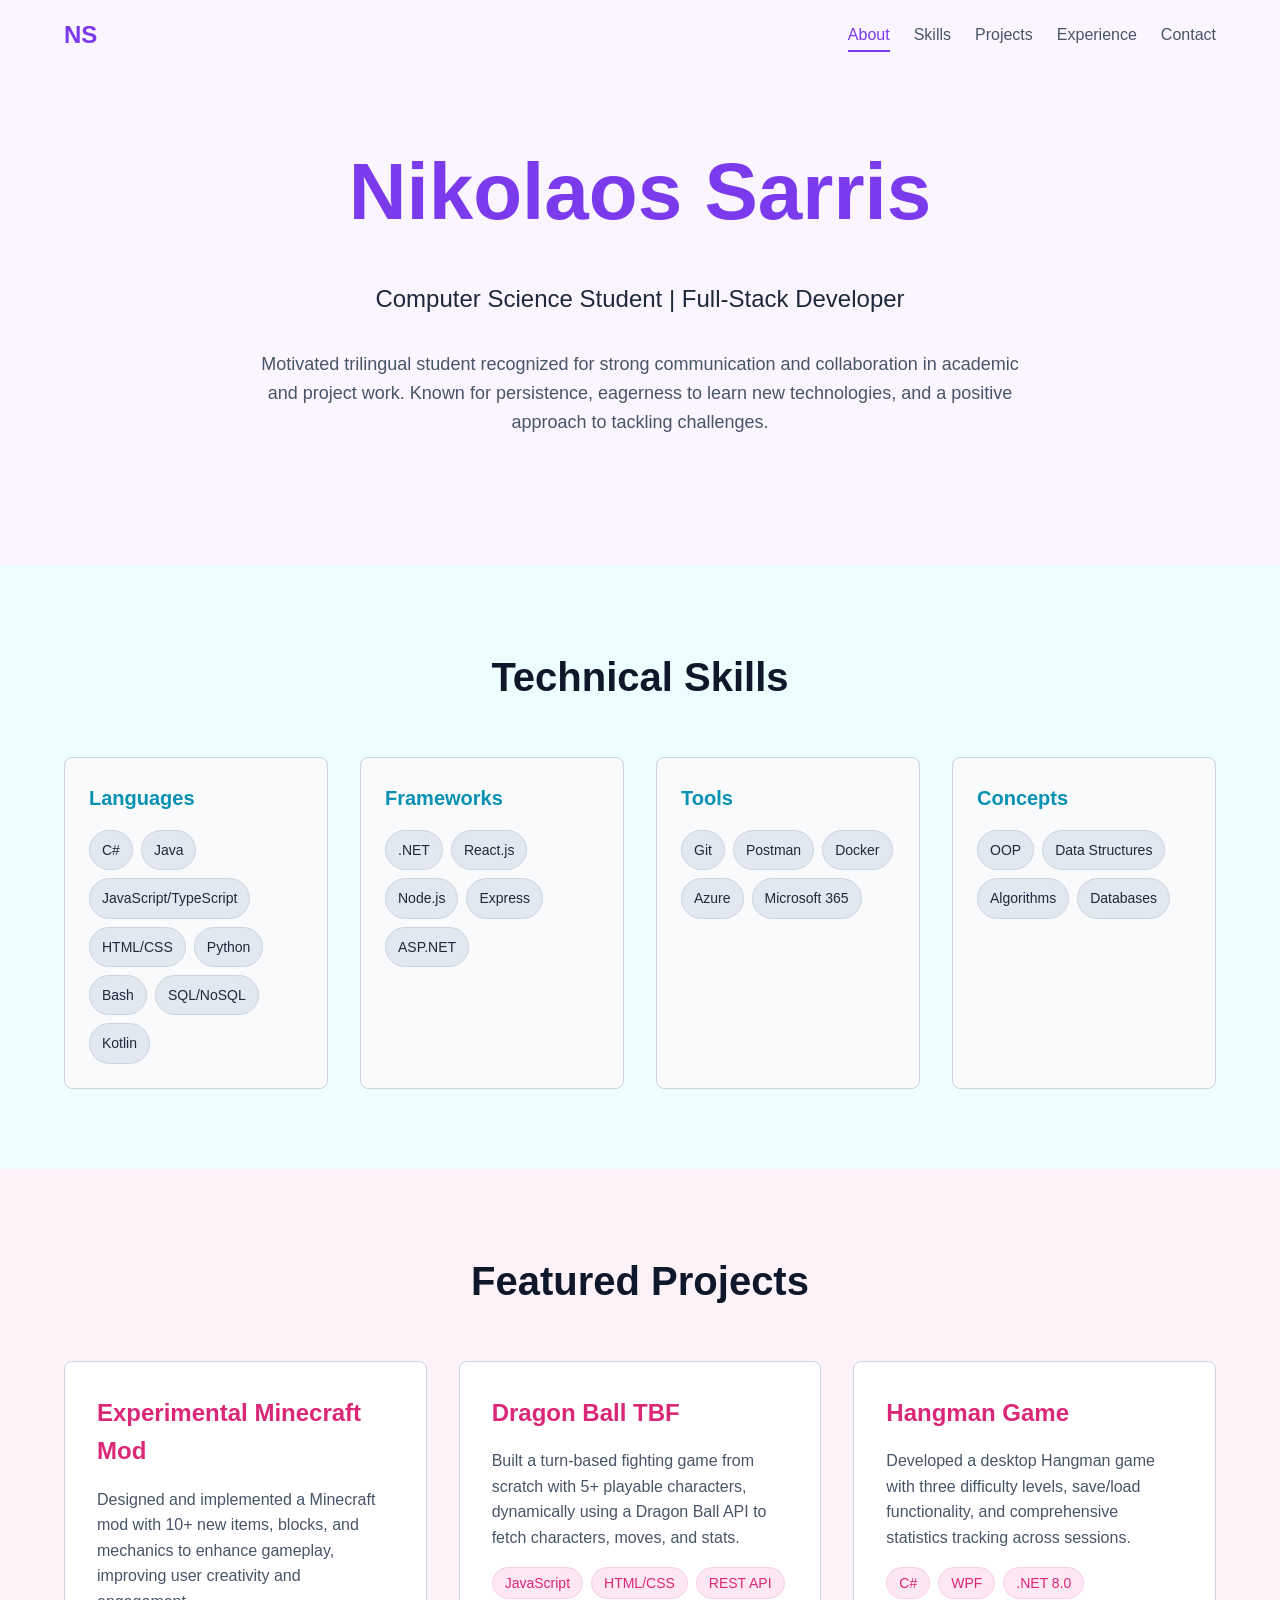
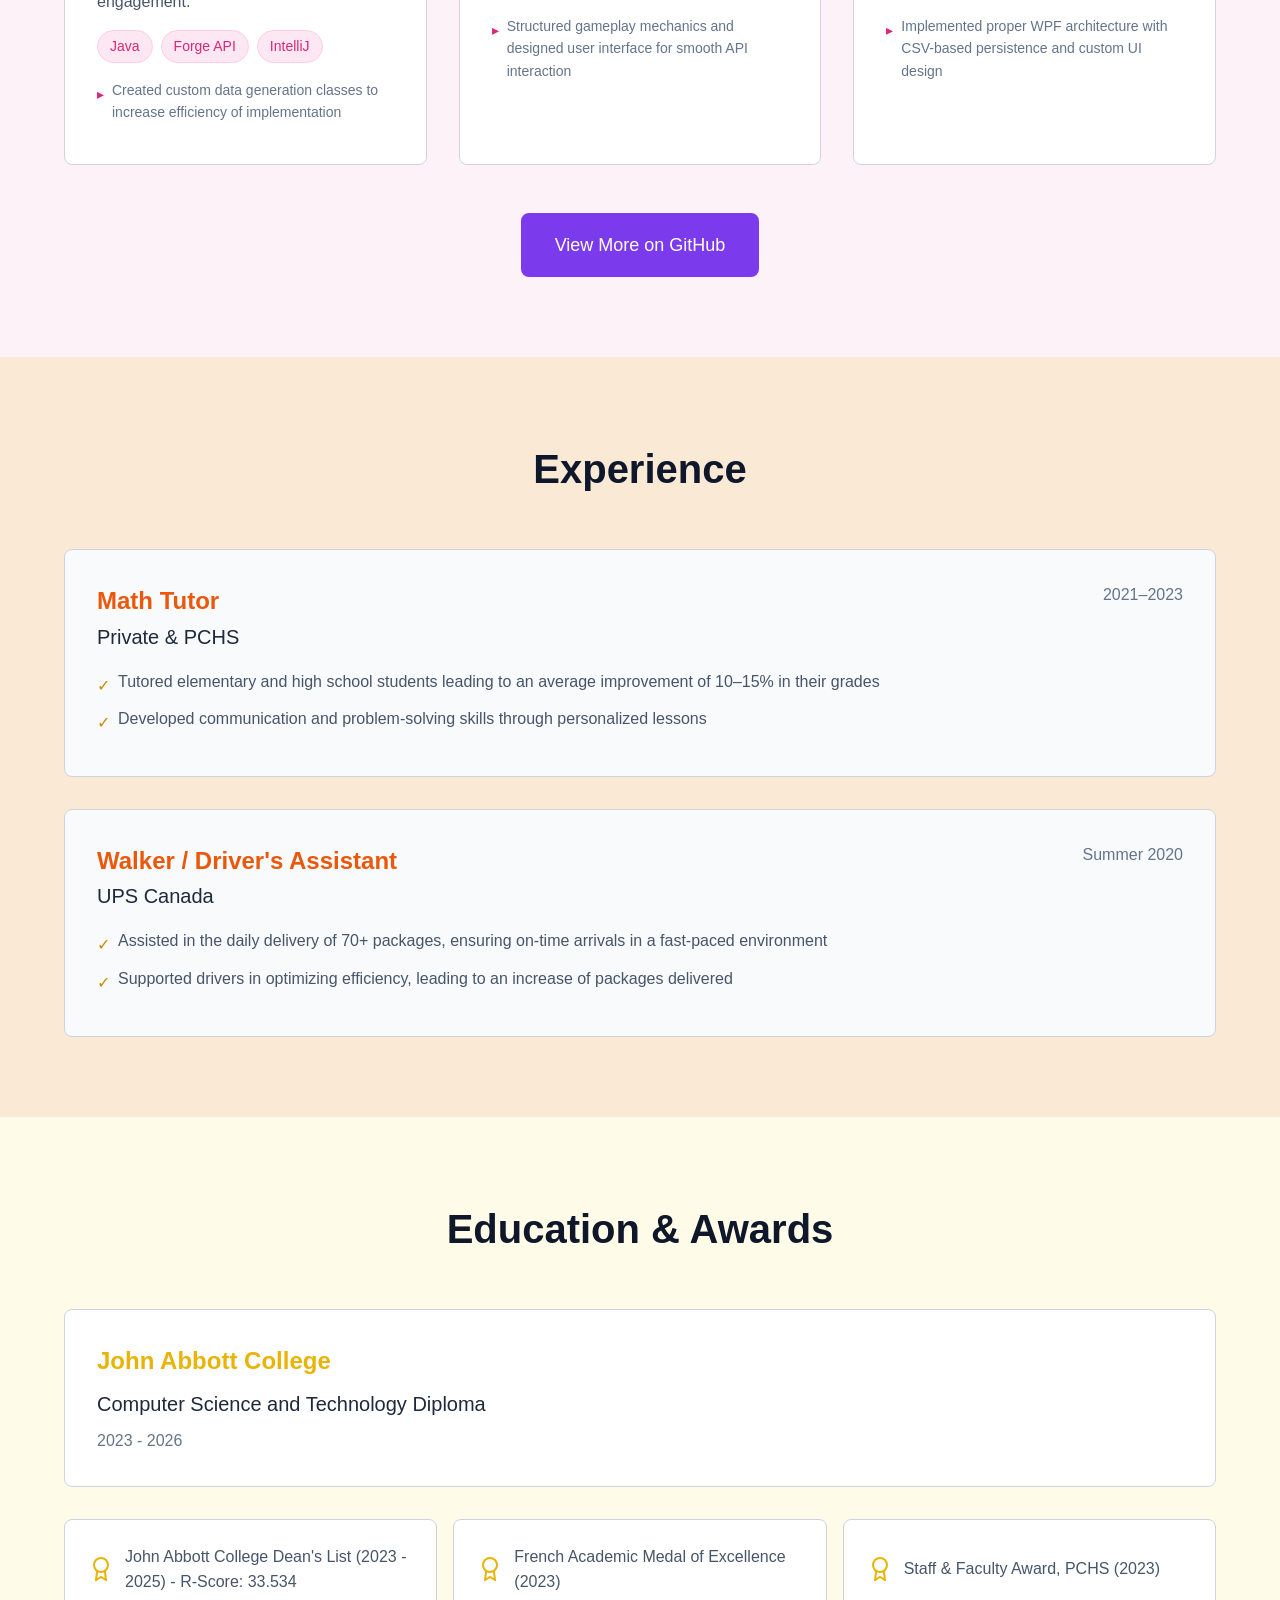
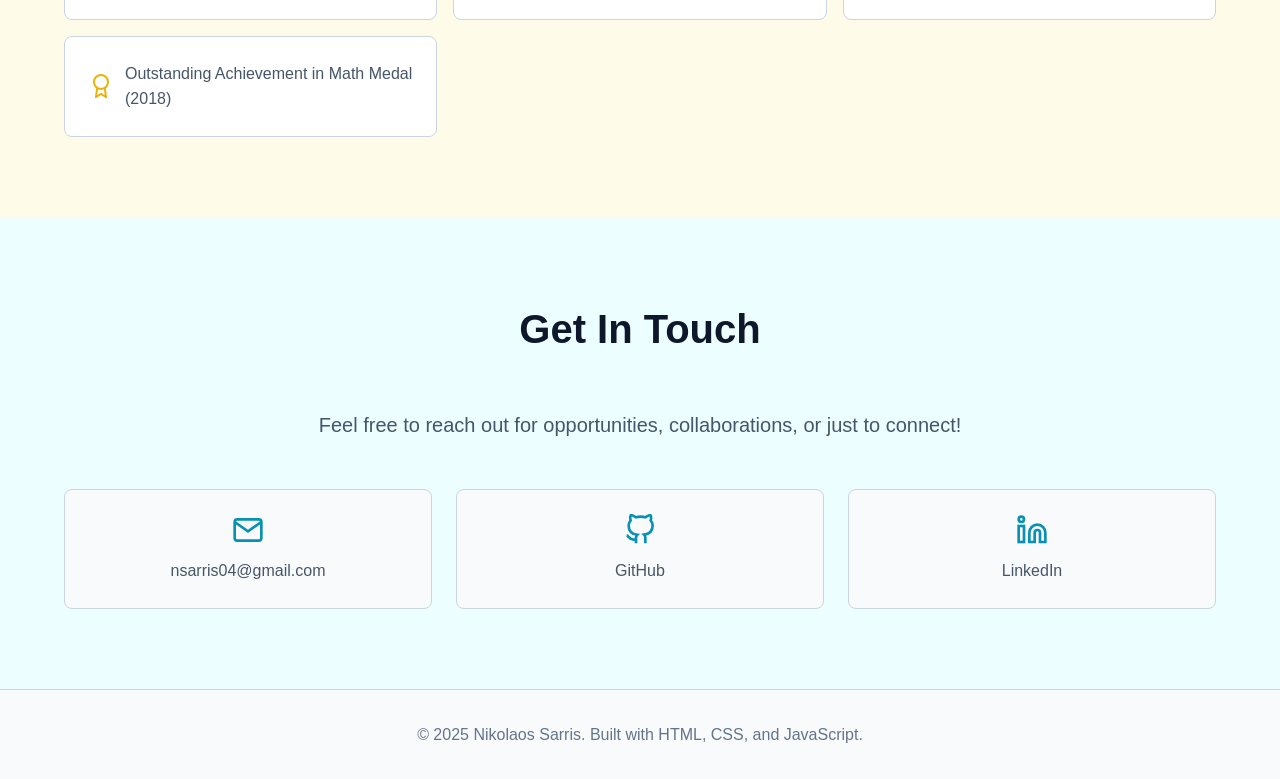
==== commit 0575cea9: "Refactor About Section: Rename classes and update structure for clarity." ====
--- a/index.html
+++ b/index.html
@@ -33,15 +33,15 @@
             </nav>
         </header>
 
-        <!-- Hero Section / About -->
-        <section class="hero about-section">
-            <div class="container">
-                <div class="hero-content">
-                    <h2 class="hero-title">Nikolaos Sarris</h2>
-                    <p class="hero-subtitle">
+        <!-- About Section -->
+        <section class="about about-section">
+            <div class="container">
+                <div class="about-content">
+                    <h2 class="about-title">Nikolaos Sarris</h2>
+                    <p class="about-subtitle">
                         Computer Science Student | Full-Stack Developer
                     </p>
-                    <p class="hero-description">
+                    <p class="about-description">
                         Motivated trilingual student recognized for strong
                         communication and collaboration in academic and project
                         work. Known for persistence, eagerness to learn new
@@ -148,6 +148,26 @@
                             </li>
                         </ul>
                     </div>
+                    <div class="project-card">
+                        <h4 class="project-title">Hangman Game</h4>
+                        <p class="project-description">
+                            Developed a desktop Hangman game with 
+                            three difficulty levels, save/load functionality, 
+                            and comprehensive statistics tracking across sessions.
+                        </p>
+                        <div class="tech-tags">
+                            <span class="tech-tag">C#</span>
+                            <span class="tech-tag">WPF</span>
+                            <span class="tech-tag">.NET 8.0</span>
+                        </div>
+                        <ul class="project-highlights">
+                            <li>
+                                Implemented proper WPF architecture with CSV-based 
+                                persistence and custom UI design
+                            </li>
+                        </ul>
+                    </div>
+                </div>
                 </div>
                 <div class="view-more">
                     <a
--- a/index.css
+++ b/index.css
@@ -1,5 +1,3 @@
-/* index.css - Light Mode */
-
 * {
     margin: 0;
     padding: 0;
@@ -111,40 +109,40 @@
     color: var(--nebula-purple);
 }
 
-/* Hero Section */
-.hero {
+/* About Section */
+.about {
     padding: 8rem 1.5rem 5rem;
     background: #faf5ff;
     position: relative;
 }
 
-.hero-content {
+.about-content {
     text-align: center;
     position: relative;
     z-index: 1;
 }
 
-.hero-title {
+.about-title {
     font-size: clamp(3rem, 8vw, 5rem);
     font-weight: bold;
     margin-bottom: 1.5rem;
     color: var(--nebula-purple);
 }
 
-.hero-subtitle {
+.about-subtitle {
     font-size: clamp(1.25rem, 3vw, 1.5rem);
     color: var(--text-primary);
     margin-bottom: 2rem;
 }
 
-.hero-description {
+.about-description {
     font-size: 1.125rem;
     color: var(--text-secondary);
     max-width: 48rem;
     margin: 0 auto 3rem;
 }
 
-.hero-links {
+.about-links {
     display: flex;
     justify-content: center;
     gap: 1.5rem;
@@ -586,7 +584,7 @@
         font-size: 0.875rem;
     }
 
-    .hero {
+    .about {
         padding: 6rem 1.5rem 3rem;
     }
 
@@ -630,26 +628,26 @@
         padding: 0.25rem 0;
     }
 
-    .hero {
+    .about {
         padding: 5rem 1rem 2rem;
     }
 
-    .hero-title {
+    .about-title {
         font-size: 2rem;
         margin-bottom: 1rem;
     }
 
-    .hero-subtitle {
+    .about-subtitle {
         font-size: 1.1rem;
         margin-bottom: 1.5rem;
     }
 
-    .hero-description {
+    .about-description {
         font-size: 0.95rem;
         margin-bottom: 2rem;
     }
 
-    .hero-links {
+    .about-links {
         flex-direction: column;
         gap: 1rem;
     }
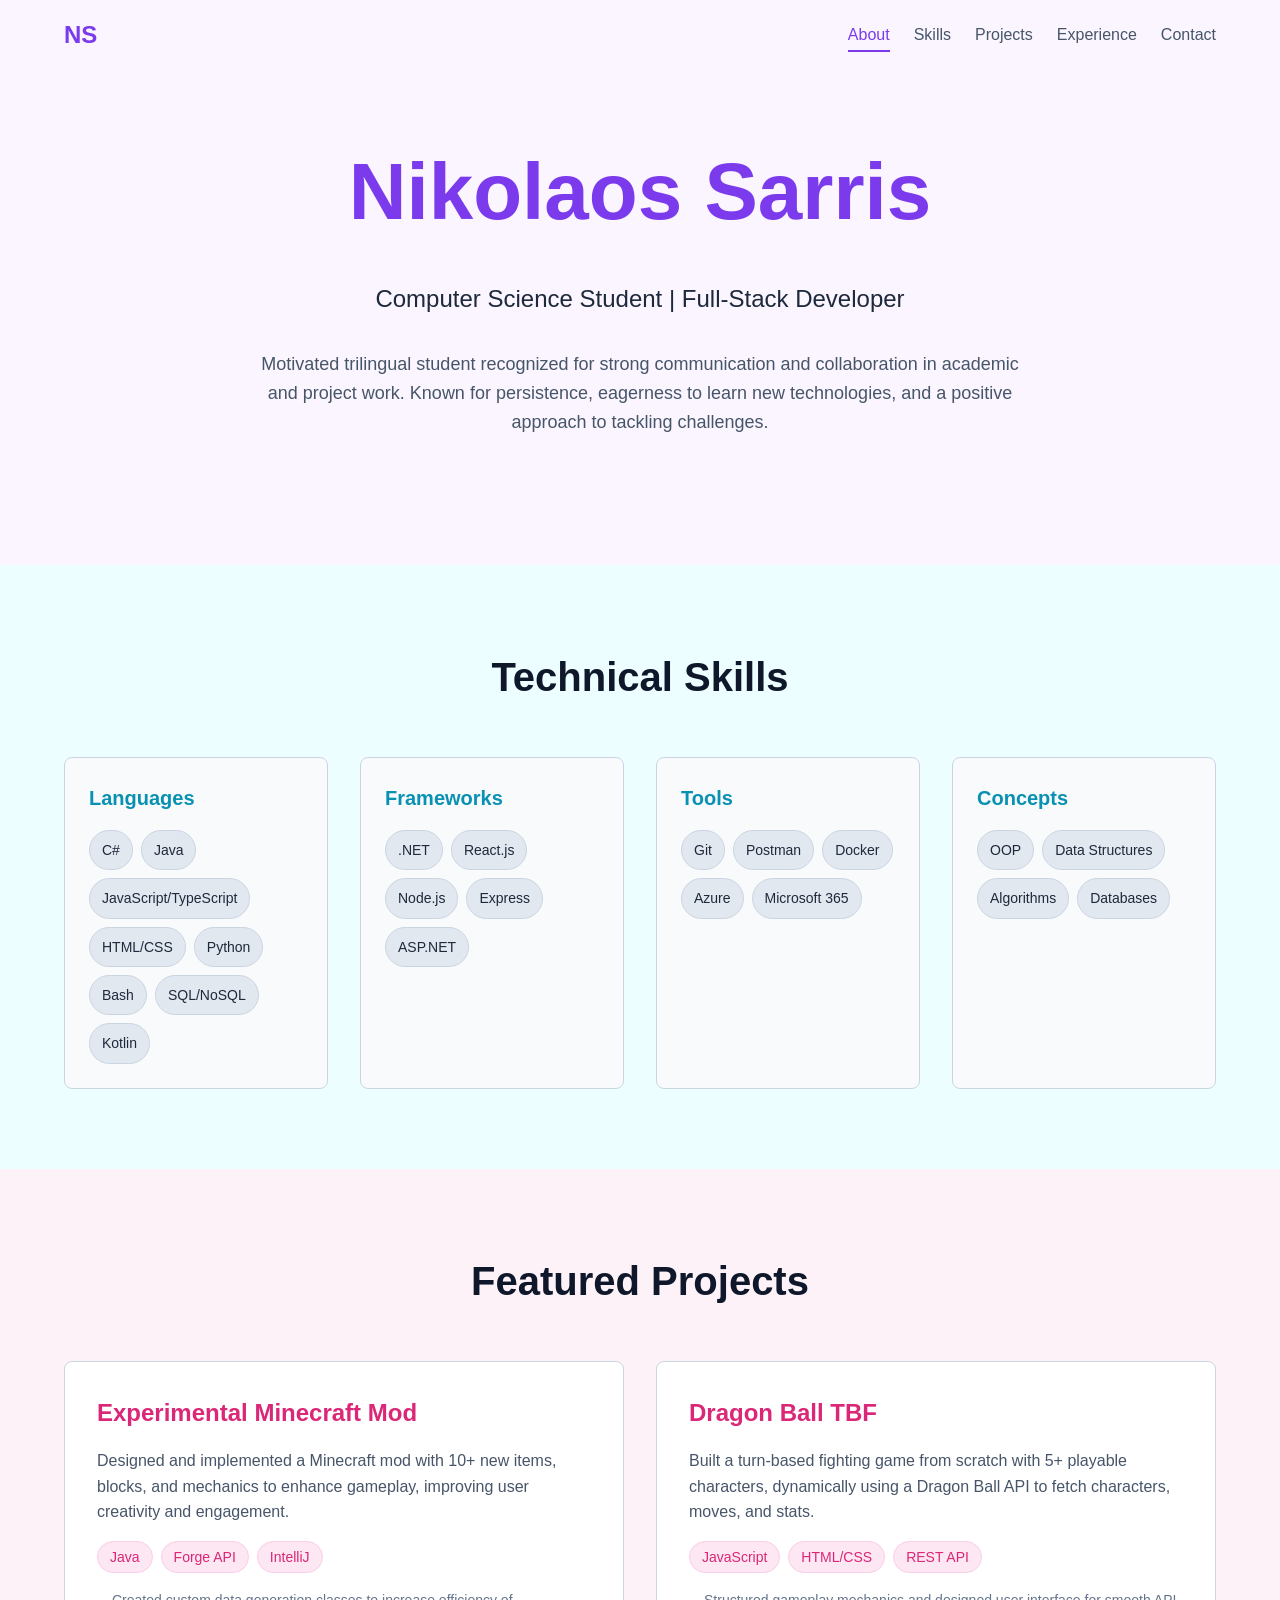
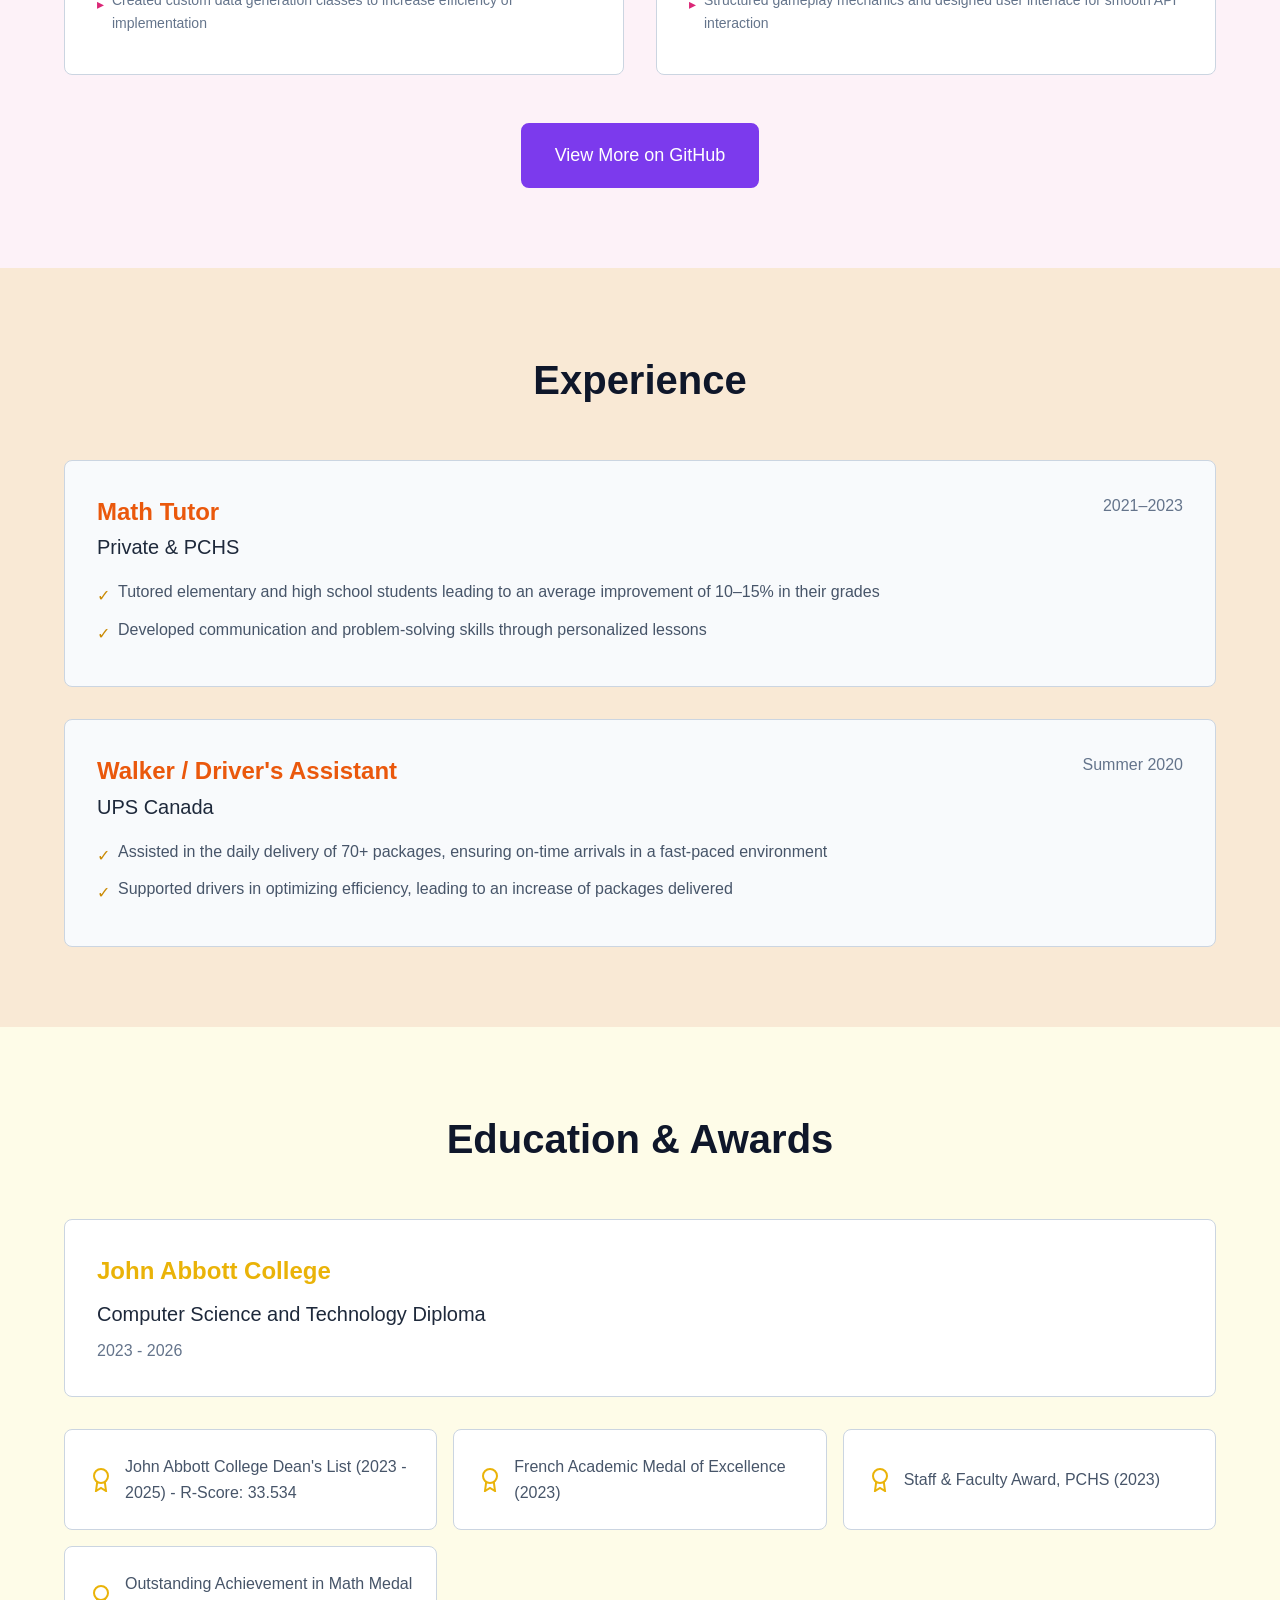
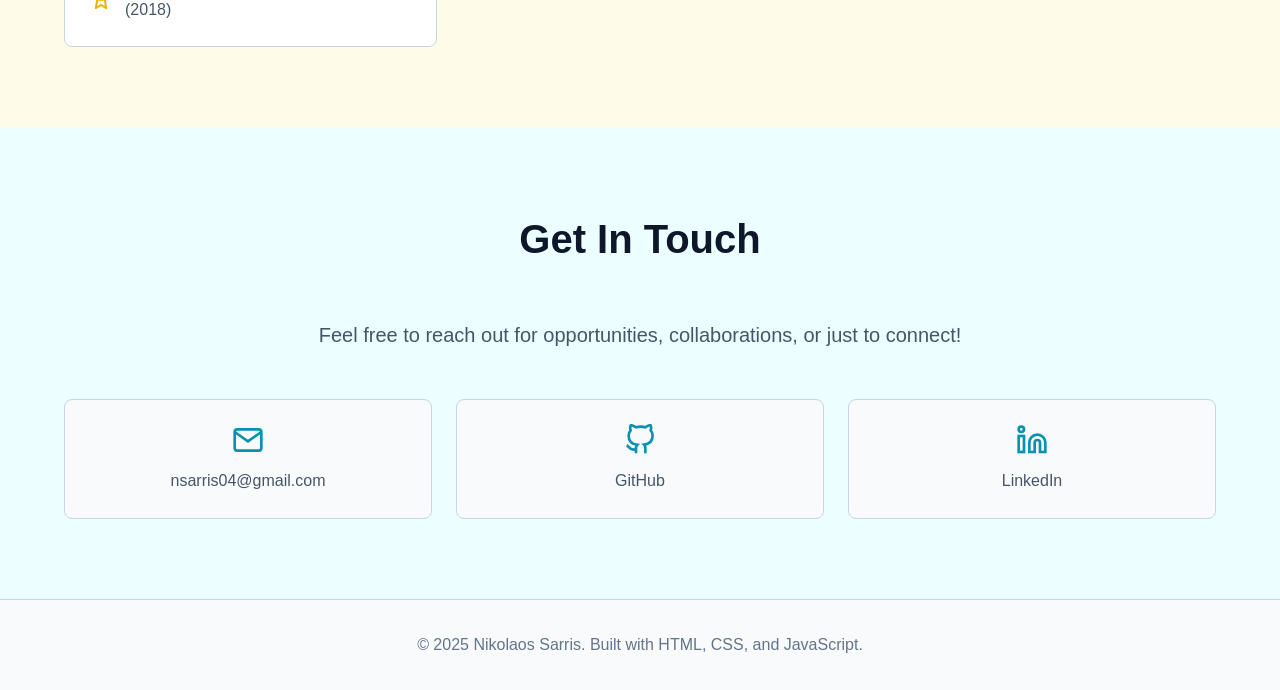
==== commit 238d7e5b: "Refactor removed one of the projects" ====
--- a/index.html
+++ b/index.html
@@ -1,4 +1,4 @@
-<!DOCTYPE html>
+<!doctype html>
 <html lang="en">
     <head>
         <meta charset="UTF-8" />
@@ -108,7 +108,11 @@
             <div class="container">
                 <h3 class="section-title">Featured Projects</h3>
                 <div class="projects-grid">
-                    <div class="project-card">
+                    <a
+                        href="https://github.com/NikolaosSarris/Forge-Tutorial-1.20.X"
+                        target="_blank"
+                        rel="noopener noreferrer"
+                        class="project-card">
                         <h4 class="project-title">
                             Experimental Minecraft Mod
                         </h4>
@@ -128,8 +132,12 @@
                                 increase efficiency of implementation
                             </li>
                         </ul>
-                    </div>
-                    <div class="project-card">
+                    </a>
+                    <a
+                        href="https://github.com/NikolaosSarris/Dragon-Ball-TBF"
+                        target="_blank"
+                        rel="noopener noreferrer"
+                        class="project-card">
                         <h4 class="project-title">Dragon Ball TBF</h4>
                         <p class="project-description">
                             Built a turn-based fighting game from scratch with
@@ -147,27 +155,7 @@
                                 interface for smooth API interaction
                             </li>
                         </ul>
-                    </div>
-                    <div class="project-card">
-                        <h4 class="project-title">Hangman Game</h4>
-                        <p class="project-description">
-                            Developed a desktop Hangman game with 
-                            three difficulty levels, save/load functionality, 
-                            and comprehensive statistics tracking across sessions.
-                        </p>
-                        <div class="tech-tags">
-                            <span class="tech-tag">C#</span>
-                            <span class="tech-tag">WPF</span>
-                            <span class="tech-tag">.NET 8.0</span>
-                        </div>
-                        <ul class="project-highlights">
-                            <li>
-                                Implemented proper WPF architecture with CSV-based 
-                                persistence and custom UI design
-                            </li>
-                        </ul>
-                    </div>
-                </div>
+                    </a>
                 </div>
                 <div class="view-more">
                     <a
--- a/index.css
+++ b/index.css
@@ -142,13 +142,6 @@
     margin: 0 auto 3rem;
 }
 
-.about-links {
-    display: flex;
-    justify-content: center;
-    gap: 1.5rem;
-    flex-wrap: wrap;
-}
-
 .btn {
     display: inline-flex;
     align-items: center;
@@ -164,7 +157,6 @@
     background: var(--nebula-purple);
     color: white;
     position: relative;
-    overflow: hidden;
 }
 
 .btn:hover {
@@ -176,13 +168,6 @@
 .btn-primary {
     font-size: 1.125rem;
     padding: 1rem 2rem;
-}
-
-.icon {
-    width: 20px;
-    height: 20px;
-    position: relative;
-    z-index: 1;
 }
 
 /* Skills Section */
@@ -293,11 +278,16 @@
     border-radius: 0.5rem;
     border: 1px solid var(--border-light);
     transition: all 0.3s ease;
+    text-decoration: none;
+    color: inherit;
+    display: block;
+    cursor: pointer;
 }
 
 .project-card:hover {
     border-color: var(--nebula-pink);
     transform: scale(1.05);
+    box-shadow: 0 10px 25px rgba(219, 39, 119, 0.15);
 }
 
 .project-title {
@@ -647,11 +637,6 @@
         margin-bottom: 2rem;
     }
 
-    .about-links {
-        flex-direction: column;
-        gap: 1rem;
-    }
-
     .btn {
         width: 100%;
         justify-content: center;
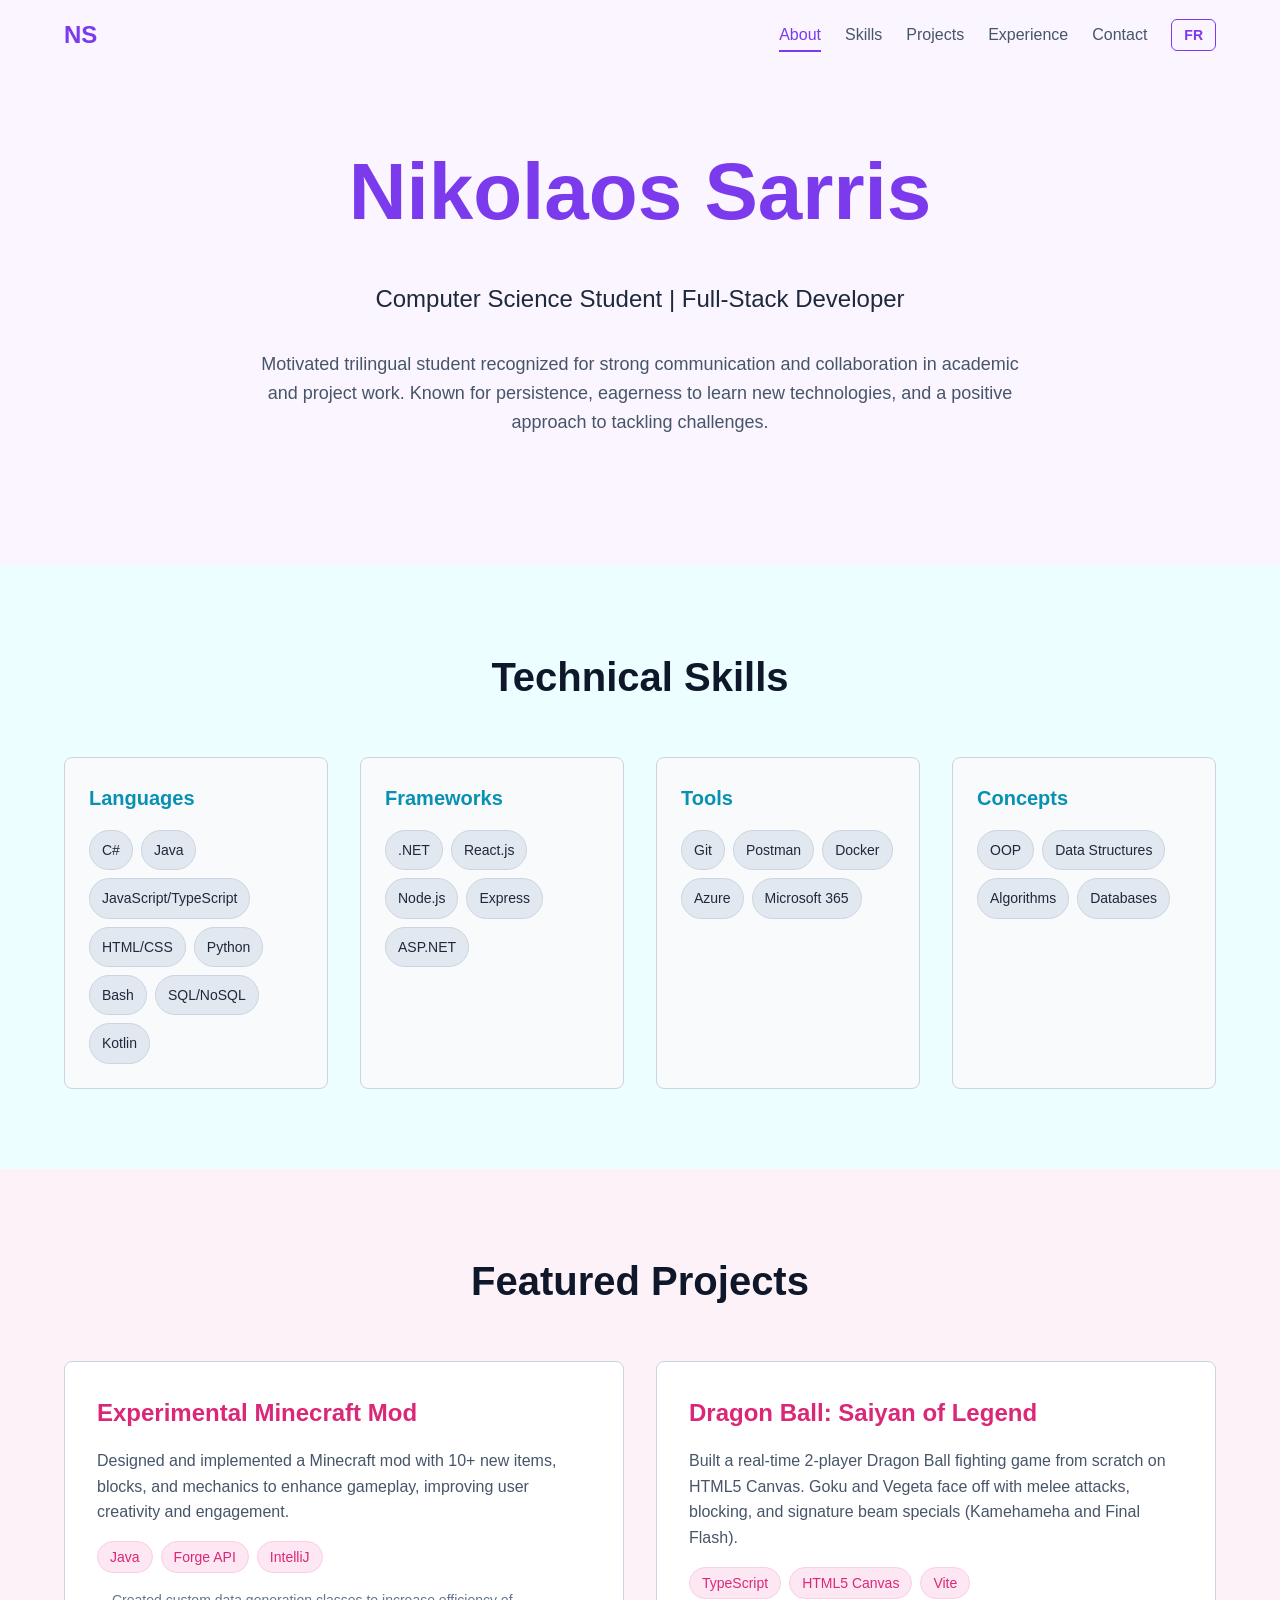
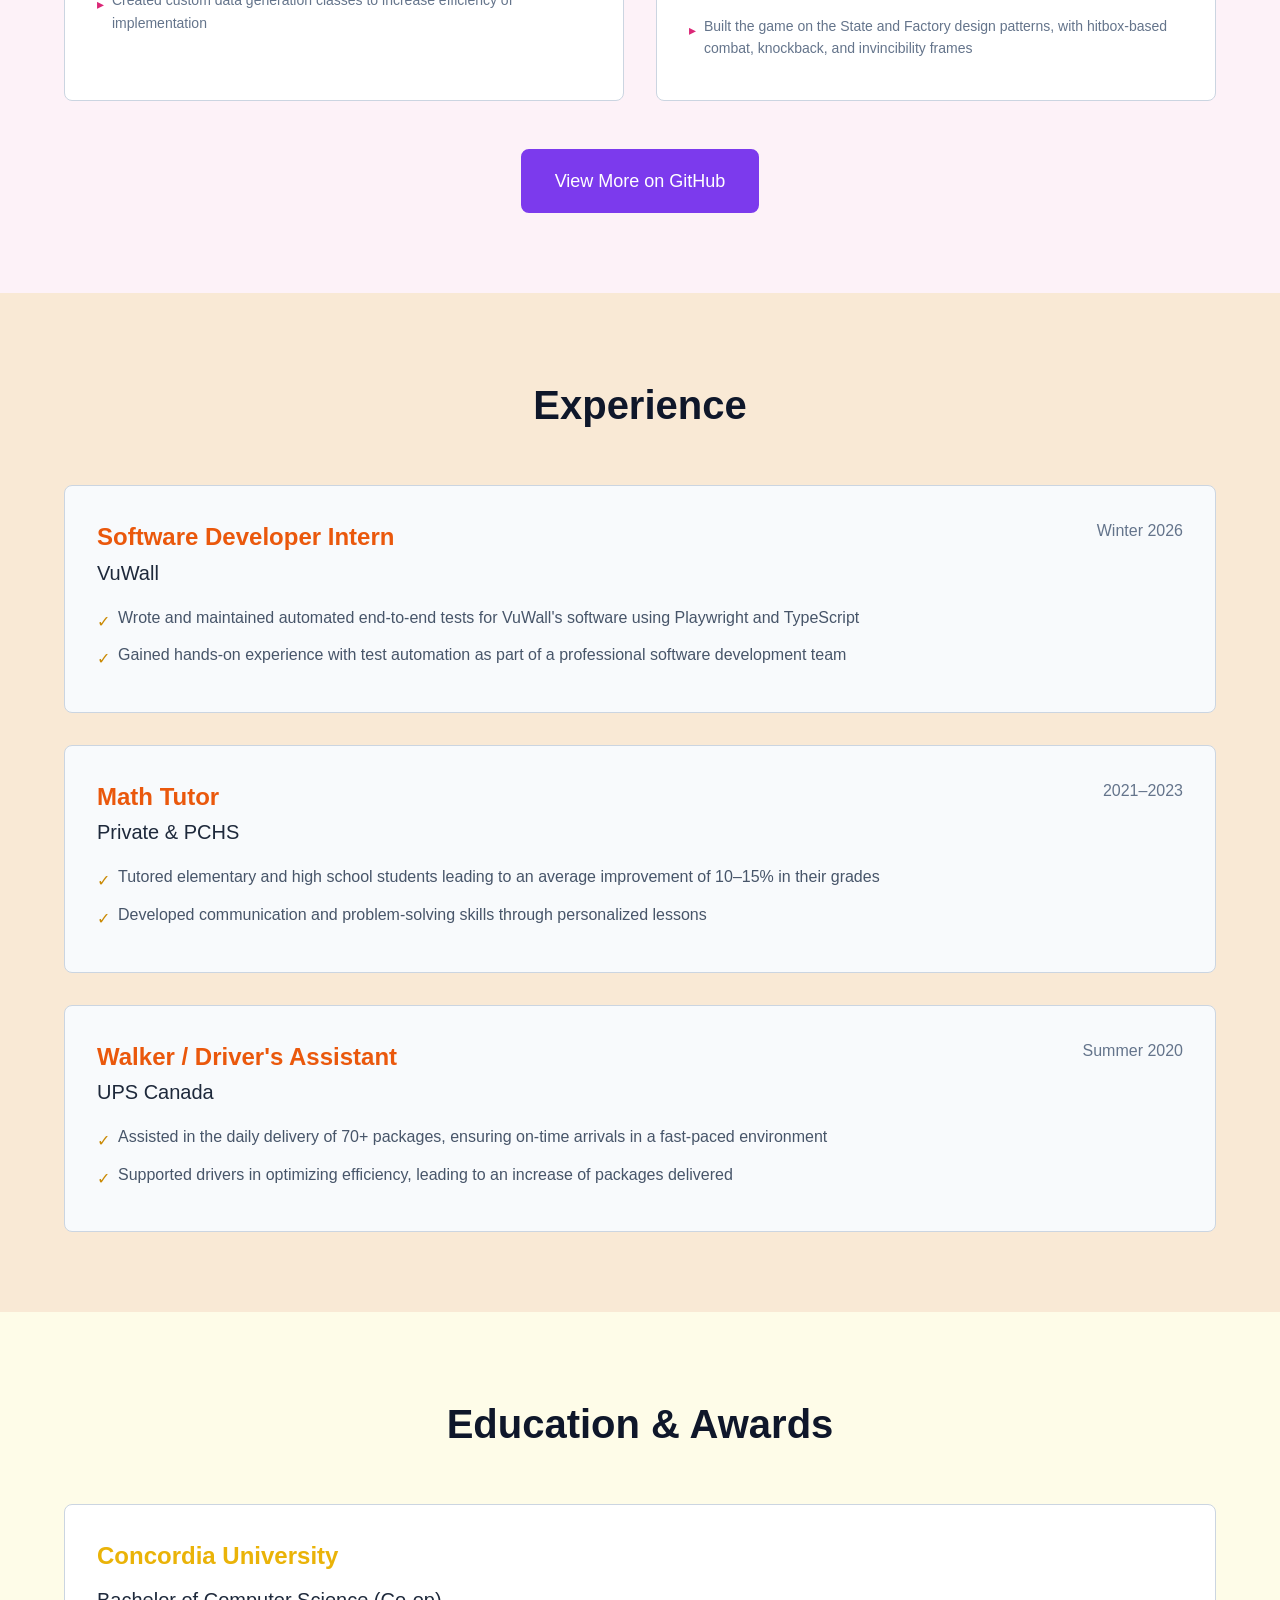
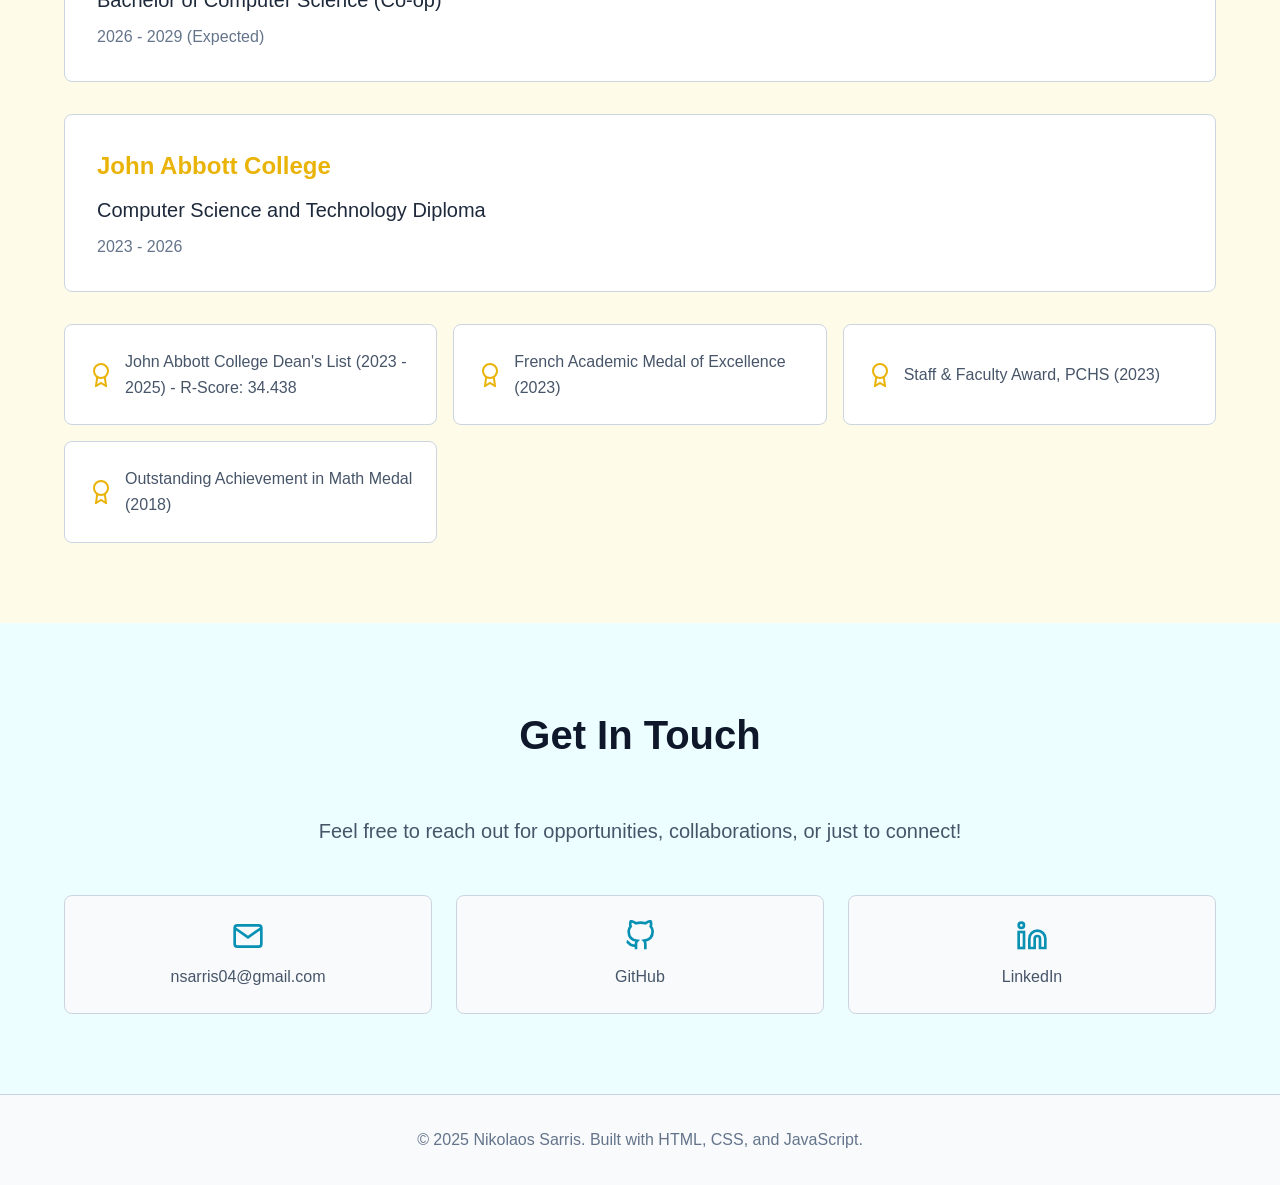
==== commit a67ec4eb: "Add French version of the portfolio and enhance language toggle functionality" ====
--- a/index.html
+++ b/index.html
@@ -29,6 +29,14 @@
                             Contact
                         </button>
                     </div>
+                    <a
+                        href="fr/index.html"
+                        class="lang-toggle"
+                        lang="fr"
+                        hreflang="fr"
+                        aria-label="Version française"
+                        >FR</a
+                    >
                 </div>
             </nav>
         </header>
@@ -134,25 +142,29 @@
                         </ul>
                     </a>
                     <a
-                        href="https://github.com/NikolaosSarris/Dragon-Ball-TBF"
+                        href="https://github.com/NikolaosSarris/project-saiyan-of-legend-v2"
                         target="_blank"
                         rel="noopener noreferrer"
                         class="project-card">
-                        <h4 class="project-title">Dragon Ball TBF</h4>
+                        <h4 class="project-title">
+                            Dragon Ball: Saiyan of Legend
+                        </h4>
                         <p class="project-description">
-                            Built a turn-based fighting game from scratch with
-                            5+ playable characters, dynamically using a Dragon
-                            Ball API to fetch characters, moves, and stats.
+                            Built a real-time 2-player Dragon Ball fighting game
+                            from scratch on HTML5 Canvas. Goku and Vegeta face
+                            off with melee attacks, blocking, and signature beam
+                            specials (Kamehameha and Final Flash).
                         </p>
                         <div class="tech-tags">
-                            <span class="tech-tag">JavaScript</span>
-                            <span class="tech-tag">HTML/CSS</span>
-                            <span class="tech-tag">REST API</span>
+                            <span class="tech-tag">TypeScript</span>
+                            <span class="tech-tag">HTML5 Canvas</span>
+                            <span class="tech-tag">Vite</span>
                         </div>
                         <ul class="project-highlights">
                             <li>
-                                Structured gameplay mechanics and designed user
-                                interface for smooth API interaction
+                                Built the game on the State and Factory design
+                                patterns, with hitbox-based combat, knockback,
+                                and invincibility frames
                             </li>
                         </ul>
                     </a>
@@ -174,6 +186,29 @@
             <div class="container">
                 <h3 class="section-title">Experience</h3>
                 <div class="experience-list">
+                    <div class="experience-card">
+                        <div class="experience-header">
+                            <div>
+                                <h4 class="experience-title">
+                                    Software Developer Intern
+                                </h4>
+                                <p class="experience-company">VuWall</p>
+                            </div>
+                            <span class="experience-period">Winter 2026</span>
+                        </div>
+                        <ul class="experience-achievements">
+                            <li>
+                                Wrote and maintained automated end-to-end tests
+                                for VuWall's software using Playwright and
+                                TypeScript
+                            </li>
+                            <li>
+                                Gained hands-on experience with test automation
+                                as part of a professional software development
+                                team
+                            </li>
+                        </ul>
+                    </div>
                     <div class="experience-card">
                         <div class="experience-header">
                             <div>
@@ -225,6 +260,13 @@
             <div class="container">
                 <h3 class="section-title">Education & Awards</h3>
                 <div class="education-card">
+                    <h4 class="education-title">Concordia University</h4>
+                    <p class="education-degree">
+                        Bachelor of Computer Science (Co-op)
+                    </p>
+                    <p class="education-period">2026 - 2029 (Expected)</p>
+                </div>
+                <div class="education-card">
                     <h4 class="education-title">John Abbott College</h4>
                     <p class="education-degree">
                         Computer Science and Technology Diploma
@@ -245,7 +287,7 @@
                         </svg>
                         <span
                             >John Abbott College Dean's List (2023 - 2025) -
-                            R-Score: 33.534</span
+                            R-Score: 34.438</span
                         >
                     </div>
                     <div class="award-card">
--- a/index.css
+++ b/index.css
@@ -74,6 +74,25 @@
 .nav-links {
     display: flex;
     gap: 1.5rem;
+    margin-left: auto;
+}
+
+/* Language toggle */
+.lang-toggle {
+    margin-left: 1.5rem;
+    padding: 0.25rem 0.75rem;
+    border: 1px solid var(--nebula-purple);
+    border-radius: 0.375rem;
+    color: var(--nebula-purple);
+    font-size: 0.875rem;
+    font-weight: 600;
+    text-decoration: none;
+    transition: all 0.3s ease;
+}
+
+.lang-toggle:hover {
+    background: var(--nebula-purple);
+    color: var(--bg-white);
 }
 
 .nav-link {
@@ -566,7 +585,20 @@
 
 /* Responsive */
 @media (max-width: 768px) {
+    /* Logo and language toggle on the first row, section links below */
+    .nav-content {
+        flex-wrap: wrap;
+        row-gap: 0.5rem;
+    }
+
+    .lang-toggle {
+        margin-left: auto;
+    }
+
     .nav-links {
+        order: 1;
+        width: 100%;
+        justify-content: space-between;
         gap: 1rem;
     }
 
@@ -575,7 +607,7 @@
     }
 
     .about {
-        padding: 6rem 1.5rem 3rem;
+        padding: 7rem 1.5rem 3rem;
     }
 
     .skills-grid {
@@ -610,7 +642,7 @@
     }
 
     .nav-links {
-        gap: 0.75rem;
+        gap: 0.5rem;
     }
 
     .nav-link {
@@ -619,7 +651,7 @@
     }
 
     .about {
-        padding: 5rem 1rem 2rem;
+        padding: 6rem 1rem 2rem;
     }
 
     .about-title {
